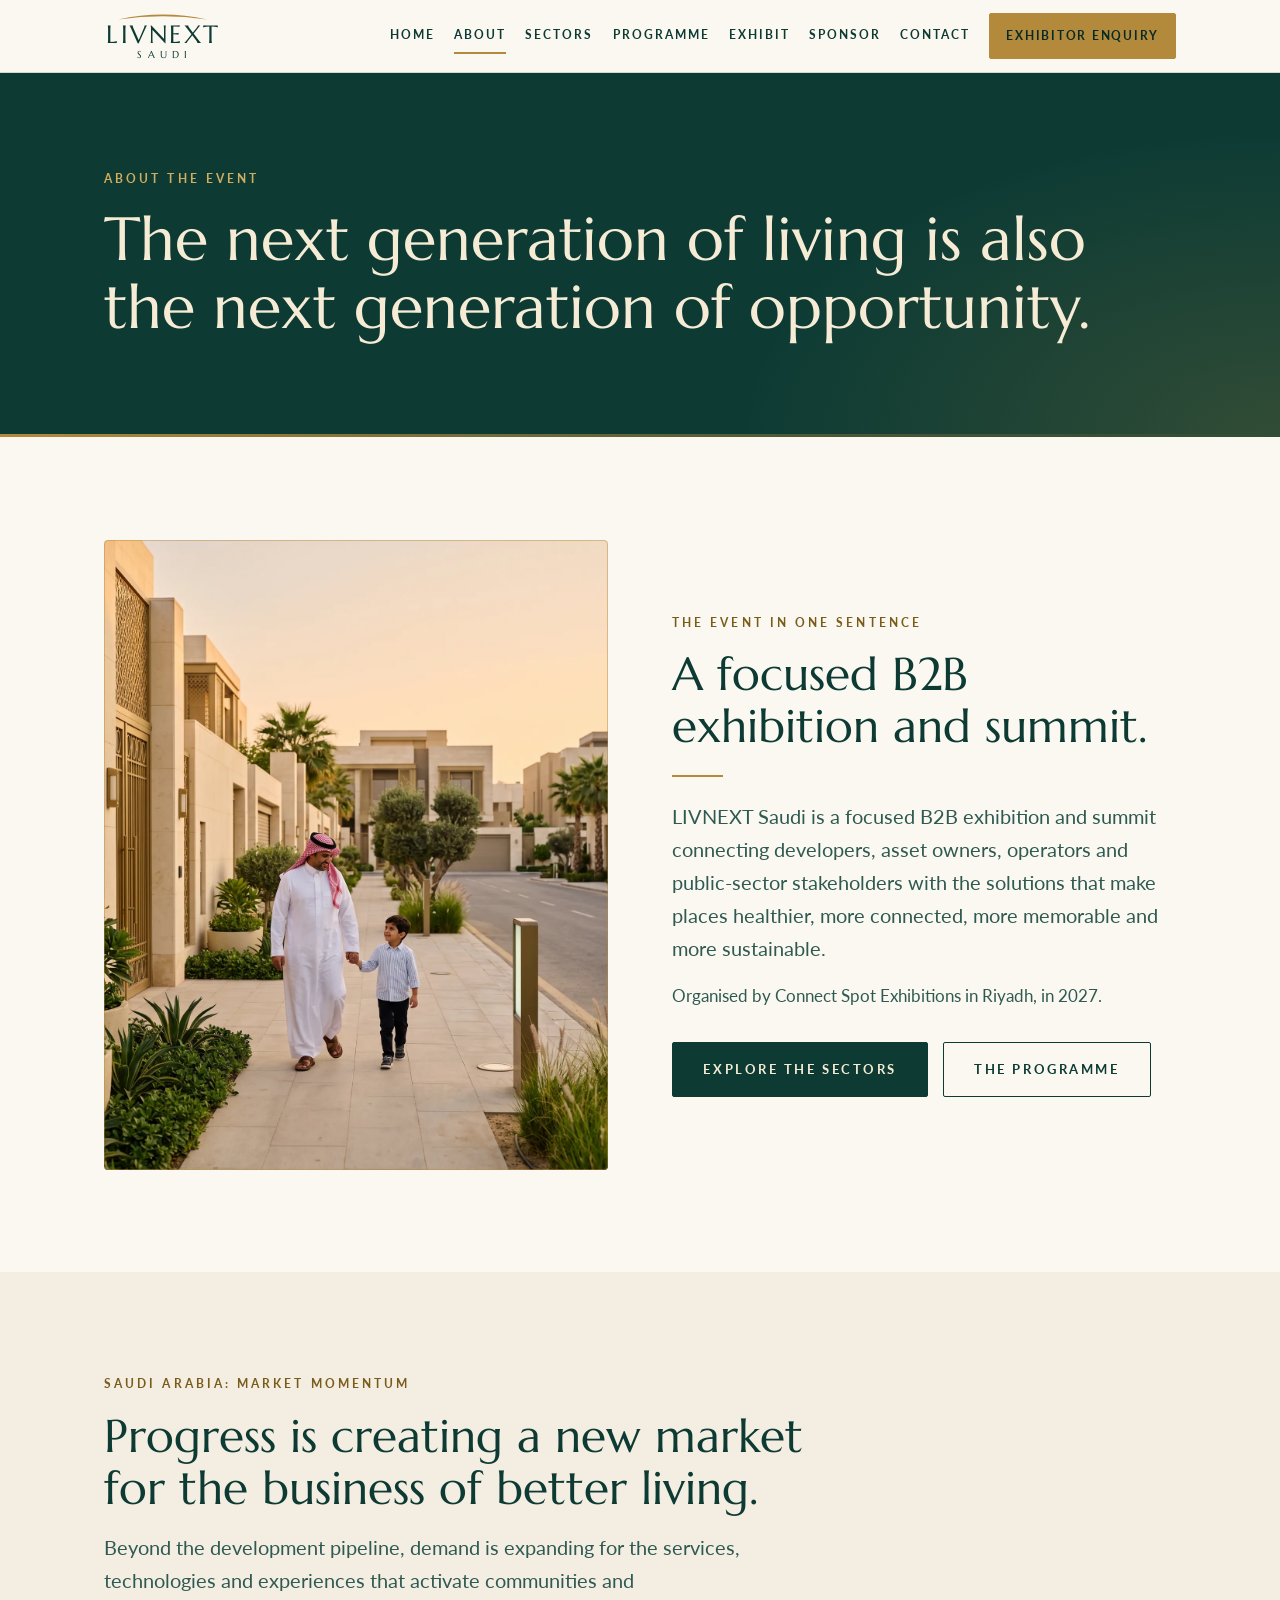
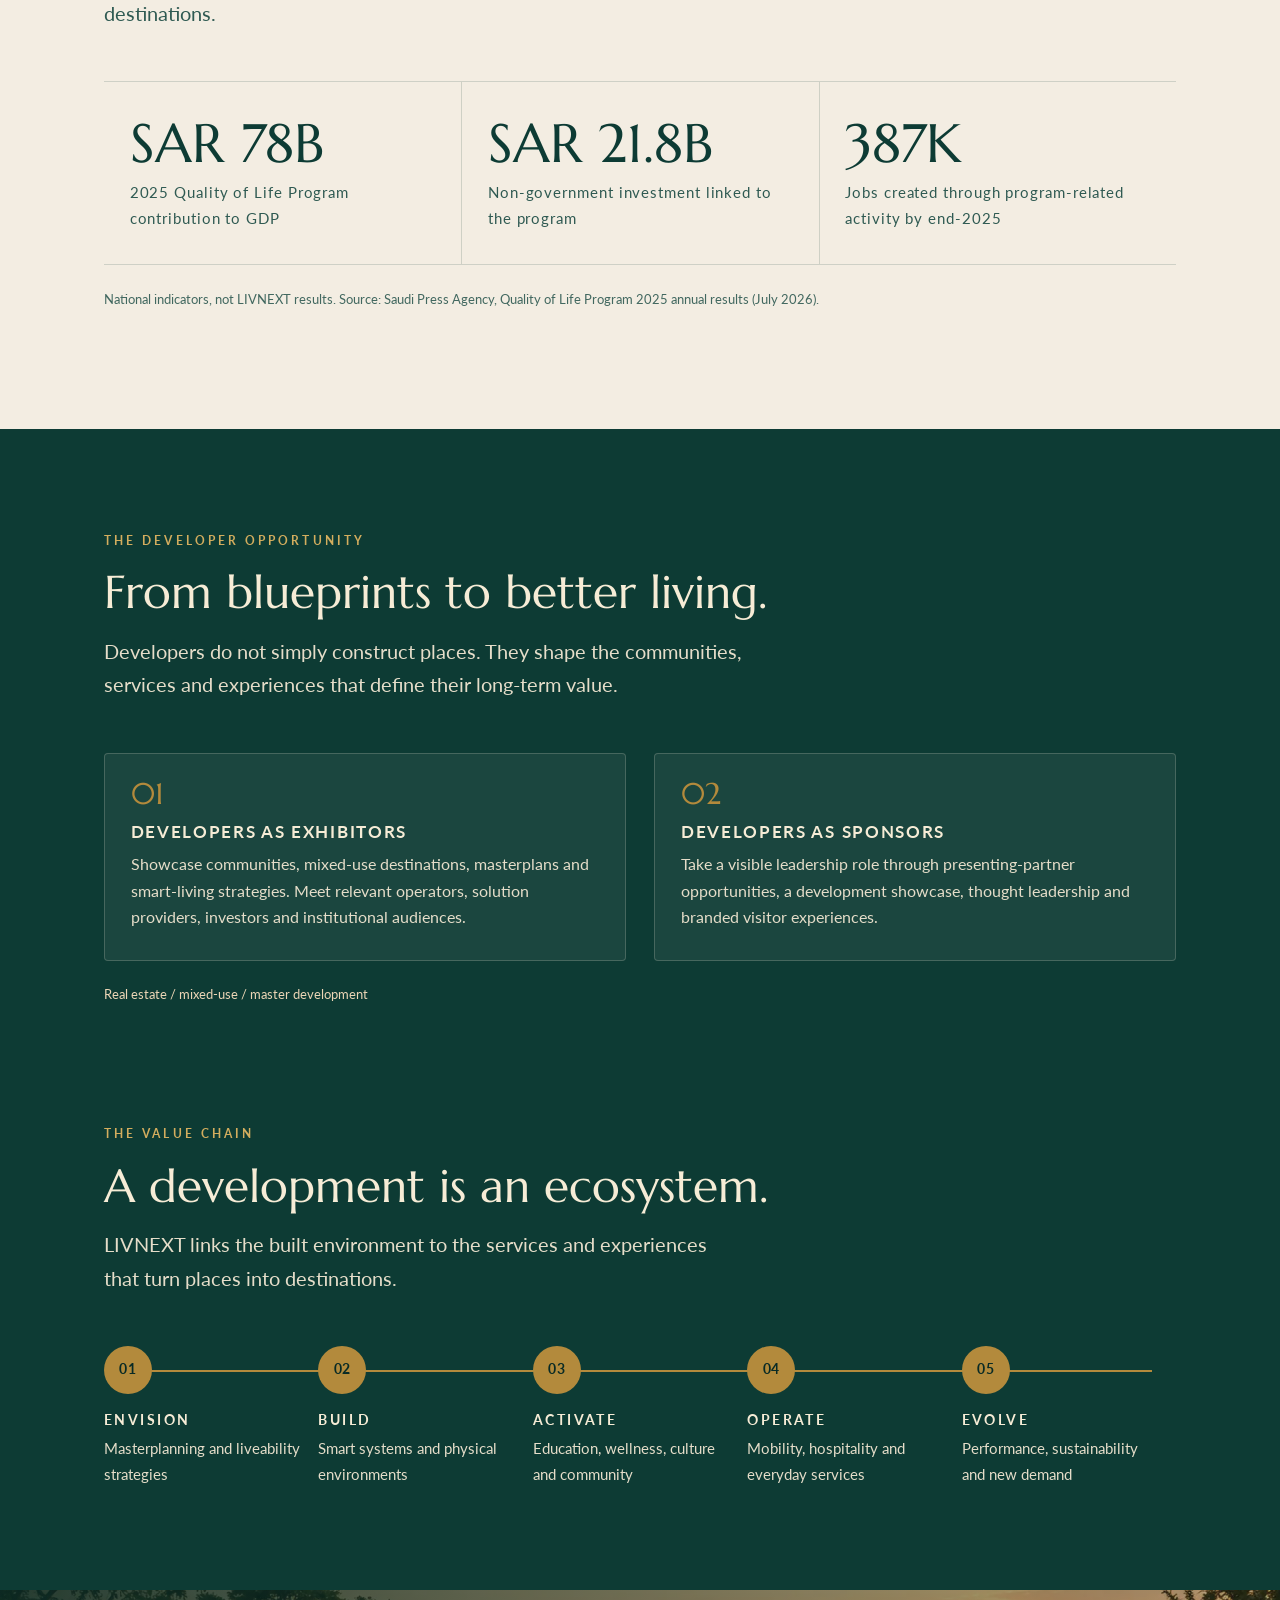
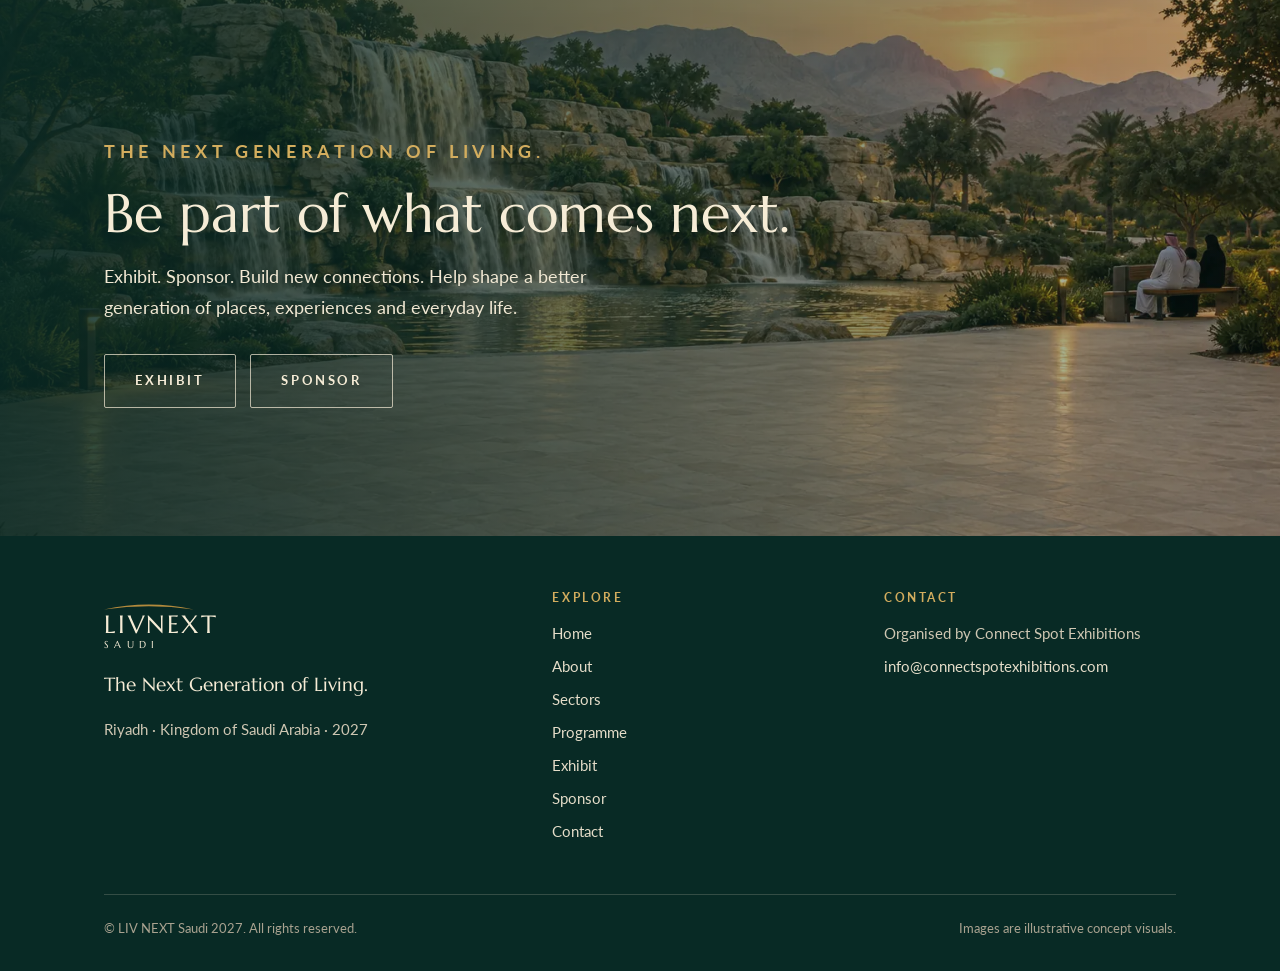
==== about.html @ 230fe861 "GTM: switch to container GTM-T8MZG3PP Co-Authored-By: Claude Sonnet 5.5 <noreply@anthropic.com> Clau" ====
<!DOCTYPE html>
<html lang="en">
<head>
<meta charset="UTF-8">
<!-- Google Tag Manager -->
<script>(function(w,d,s,l,i){w[l]=w[l]||[];w[l].push({'gtm.start':new Date().getTime(),event:'gtm.js'});var f=d.getElementsByTagName(s)[0],j=d.createElement(s),dl=l!='dataLayer'?'&l='+l:'';j.async=true;j.src='https://www.googletagmanager.com/gtm.js?id='+i+dl;f.parentNode.insertBefore(j,f);})(window,document,'script','dataLayer','GTM-T8MZG3PP');</script>
<!-- End Google Tag Manager -->
<meta name="viewport" content="width=device-width, initial-scale=1, viewport-fit=cover">
<title>About | LIV NEXT Saudi 2027</title>
<meta name="description" content="LIVNEXT Saudi is a focused B2B exhibition and summit connecting developers, asset owners, operators and public-sector stakeholders in Riyadh, 2027.">
<meta name="theme-color" content="#0d3b34">
<link rel="canonical" href="https://livnextsaudi.com/about">
<meta property="og:site_name" content="LIV NEXT Saudi 2027">
<meta property="og:type" content="website">
<meta property="og:title" content="About | LIV NEXT Saudi 2027">
<meta property="og:description" content="LIVNEXT Saudi is a focused B2B exhibition and summit connecting developers, asset owners, operators and public-sector stakeholders in Riyadh, 2027.">
<meta property="og:url" content="https://livnextsaudi.com/about">
<meta property="og:image" content="https://livnextsaudi.com/assets/img/og.jpg">
<meta name="twitter:card" content="summary_large_image">
<link rel="icon" href="data:image/svg+xml,%3Csvg xmlns='http://www.w3.org/2000/svg' viewBox='0 0 64 64'%3E%3Crect width='64' height='64' rx='10' fill='%230d3b34'/%3E%3Cpath d='M8 44Q32 12 56 44Q32 28 8 44Z' fill='%23c9a14a'/%3E%3C/svg%3E">
<link rel="preconnect" href="https://fonts.googleapis.com"><link rel="preconnect" href="https://fonts.gstatic.com" crossorigin>
<link href="https://fonts.googleapis.com/css2?family=Lato:wght@400;700&family=Marcellus&display=swap" rel="stylesheet">
<link rel="stylesheet" href="assets/css/style.css">
<script>document.documentElement.className+=' js'</script>
</head>
<body>
<!-- Google Tag Manager (noscript) -->
<noscript><iframe src="https://www.googletagmanager.com/ns.html?id=GTM-T8MZG3PP" height="0" width="0" style="display:none;visibility:hidden"></iframe></noscript>
<!-- End Google Tag Manager (noscript) -->
<a class="skip" href="#main">Skip to content</a>
<header class="site-header">
  <div class="wrap bar">
    <a class="brand" href="index.html" aria-label="LIV NEXT Saudi, home"><svg viewBox="0 0 520 54" aria-hidden="true" focusable="false"><path d="M0 50Q260 -8 520 50Q260 12 0 50Z" fill="#b38a3c"/></svg><span class="w1">LIVNEXT</span><span class="w2">SAUDI</span></a>
    <button class="menu-btn" type="button" aria-expanded="false" aria-controls="site-nav" aria-label="Menu"><span></span></button>
    <nav class="nav" id="site-nav" aria-label="Main"><a href="index.html">Home</a><a href="about.html" aria-current="page">About</a><a href="sectors.html">Sectors</a><a href="programme.html">Programme</a><a href="exhibit.html">Exhibit</a><a href="sponsor.html">Sponsor</a><a href="contact.html">Contact</a><a class="btn gold" href="contact.html?enquiry=exhibiting#register">Exhibitor Enquiry</a></nav>
  </div>
</header>
<main id="main">
<section class="page-head on-dark"><div class="wrap"><p class="eyebrow">About the event</p><h1>The next generation of living is also the next generation of opportunity.</h1></div></section>
<section class="section" aria-labelledby="what">
  <div class="wrap split">
    <div class="frame tall reveal"><img src="assets/img/about-community-street.webp" width="1300" height="1741" alt="A father in a thobe walking hand in hand with his young son along a quiet, tree-lined street in a modern Saudi neighbourhood at sunset." loading="lazy" decoding="async"></div>
    <div class="reveal">
      <p class="eyebrow">The event in one sentence</p>
      <h2 class="h2" id="what">A focused B2B exhibition and summit.</h2>
      <hr class="rule">
      <p class="lead" style="margin-top:1.4rem">LIVNEXT Saudi is a focused B2B exhibition and summit connecting developers, asset owners, operators and public-sector stakeholders with the solutions that make places healthier, more connected, more memorable and more sustainable.</p>
      <p>Organised by Connect Spot Exhibitions in Riyadh, in 2027.</p>
      <div class="actions"><a class="btn" href="sectors.html">Explore the sectors</a><a class="btn line" href="programme.html">The programme</a></div>
    </div>
  </div>
</section>

<section class="section tint" aria-labelledby="momentum">
  <div class="wrap">
    <div class="section-head reveal"><p class="eyebrow">Saudi Arabia: market momentum</p><h2 class="h2" id="momentum">Progress is creating a new market for the business of better living.</h2>
    <p class="lead">Beyond the development pipeline, demand is expanding for the services, technologies and experiences that activate communities and destinations.</p></div>
    <div class="stats three reveal">
      <div class="stat"><b>SAR 78B</b><span>2025 Quality of Life Program contribution to GDP</span></div>
      <div class="stat"><b>SAR 21.8B</b><span>Non-government investment linked to the program</span></div>
      <div class="stat"><b>387K</b><span>Jobs created through program-related activity by end-2025</span></div>
    </div>
    <p class="note">National indicators, not LIVNEXT results. Source: Saudi Press Agency, Quality of Life Program 2025 annual results (July 2026).</p>
  </div>
</section>

<section class="section dark" aria-labelledby="dev">
  <div class="wrap">
    <div class="section-head reveal"><p class="eyebrow">The developer opportunity</p><h2 class="h2" id="dev">From blueprints to better living.</h2>
    <p class="lead">Developers do not simply construct places. They shape the communities, services and experiences that define their long-term value.</p></div>
    <div class="grid c2">
      <div class="card plain reveal"><span class="num">01</span><h3>Developers as exhibitors</h3><p>Showcase communities, mixed-use destinations, masterplans and smart-living strategies. Meet relevant operators, solution providers, investors and institutional audiences.</p></div>
      <div class="card plain reveal"><span class="num">02</span><h3>Developers as sponsors</h3><p>Take a visible leadership role through presenting-partner opportunities, a development showcase, thought leadership and branded visitor experiences.</p></div>
    </div>
    <p class="note">Real estate / mixed-use / master development</p>
  </div>
</section>

<section class="section dark" style="padding-top:0" aria-labelledby="eco">
  <div class="wrap">
    <div class="section-head reveal"><p class="eyebrow">The value chain</p><h2 class="h2" id="eco">A development is an ecosystem.</h2>
    <p class="lead">LIVNEXT links the built environment to the services and experiences that turn places into destinations.</p></div>
    <div class="chain reveal">
      <div class="step"><h3>Envision</h3><p>Masterplanning and liveability strategies</p></div>
      <div class="step"><h3>Build</h3><p>Smart systems and physical environments</p></div>
      <div class="step"><h3>Activate</h3><p>Education, wellness, culture and community</p></div>
      <div class="step"><h3>Operate</h3><p>Mobility, hospitality and everyday services</p></div>
      <div class="step"><h3>Evolve</h3><p>Performance, sustainability and new demand</p></div>
    </div>
  </div>
</section>
<section class="band on-dark">
  <img src="assets/img/closing-waterfall.webp" width="1536" height="1024" alt="A waterfall and pool in a landscaped park at sunset, with mountains behind and a family seated on a bench." loading="lazy" decoding="async">
  <div class="wrap reveal"><p class="eyebrow">The Next Generation of Living.</p><h2>Be part of what comes next.</h2><p>Exhibit. Sponsor. Build new connections. Help shape a better generation of places, experiences and everyday life.</p>
  <div class="actions"><a class="btn ghost" href="exhibit.html">Exhibit</a><a class="btn ghost" href="sponsor.html">Sponsor</a></div></div>
</section>
</main>
<footer class="site-footer">
  <div class="wrap">
    <div class="foot">
      <div>
        <a class="brand" href="index.html" aria-label="LIV NEXT Saudi, home"><svg viewBox="0 0 520 54" aria-hidden="true" focusable="false"><path d="M0 50Q260 -8 520 50Q260 12 0 50Z" fill="#b38a3c"/></svg><span class="w1">LIVNEXT</span><span class="w2">SAUDI</span></a>
        <p class="tagline">The Next Generation of Living.</p>
        <p>Riyadh &middot; Kingdom of Saudi Arabia &middot; 2027</p>
      </div>
      <div><h4>Explore</h4><ul><li><a href="index.html">Home</a></li><li><a href="about.html">About</a></li><li><a href="sectors.html">Sectors</a></li><li><a href="programme.html">Programme</a></li><li><a href="exhibit.html">Exhibit</a></li><li><a href="sponsor.html">Sponsor</a></li><li><a href="contact.html">Contact</a></li></ul></div>
      <div><h4>Contact</h4><ul>
        <li>Organised by Connect Spot Exhibitions</li>
        <li><a href="mailto:info@connectspotexhibitions.com">info@connectspotexhibitions.com</a></li>
        </ul></div>
    </div>
    <div class="legal"><span>&copy; LIV NEXT Saudi 2027. All rights reserved.</span><span>Images are illustrative concept visuals.</span></div>
  </div>
</footer>
<script src="assets/js/site.js" defer></script>
</body>
</html>
---- assets/css/style.css ----
/* LIV NEXT Saudi 2027: shared styles. Colours follow the coming-soon page. */
:root {
  --ink: #0d3b34;
  --ink-deep: #082a25;
  --ink-soft: #2f5a52;
  --gold: #b38a3c;
  --gold-soft: #d3ad5e;
  --gold-ink: #7a5c1a;
  --cream: #f6ecd6;
  --ivory: #f3ede2;
  --paper: #fbf8f1;
  --peach: #ecd6b6;
  --amber: #e8b988;
  --line: rgba(13, 59, 52, .16);
  --font-display: 'Marcellus', 'Cormorant Garamond', Georgia, serif;
  --font-body: 'Lato', 'Helvetica Neue', Arial, sans-serif;
  --wrap: 72rem;
  --gutter: clamp(1.1rem, 4vw, 2.5rem);
  --radius: 4px;
}
*, *::before, *::after { box-sizing: border-box; }
html { scroll-behavior: smooth; scroll-padding-top: 5.5rem; -webkit-text-size-adjust: 100%; }
body {
  margin: 0;
  background: var(--paper);
  color: var(--ink-soft);
  font-family: var(--font-body);
  font-size: 1.0625rem;
  line-height: 1.7;
  -webkit-font-smoothing: antialiased;
}
img { display: block; max-width: 100%; height: auto; }
a { color: var(--ink); text-underline-offset: 3px; }
a:hover { color: var(--gold-ink); }
h1, h2, h3, h4 { font-family: var(--font-display); font-weight: 400; color: var(--ink); line-height: 1.12; margin: 0; text-wrap: balance; }
p { margin: 0 0 1rem; }
ul { margin: 0; padding: 0; list-style: none; }
:focus-visible { outline: 3px solid var(--gold); outline-offset: 3px; }
.skip { position: absolute; left: -999px; top: .5rem; z-index: 100; background: var(--ink); color: var(--cream); padding: .6rem 1rem; }
.skip:focus { left: .5rem; }
.wrap { width: 100%; max-width: var(--wrap); margin-inline: auto; padding-inline: var(--gutter); }

/* Header */
.site-header { position: sticky; top: 0; z-index: 50; background: rgba(251, 248, 241, .96); backdrop-filter: blur(8px); border-bottom: 1px solid var(--line); }
.bar { display: flex; align-items: center; justify-content: space-between; gap: 1.5rem; min-height: 4.5rem; }
.brand { display: inline-flex; flex-direction: column; align-items: center; text-decoration: none; color: var(--ink); line-height: 1; padding-block: .5rem; }
.brand svg { width: 5.6rem; height: auto; margin-bottom: .2rem; }
.brand .w1 { font-family: var(--font-display); font-size: 1.55rem; letter-spacing: .1em; padding-left: .1em; }
.brand .w2 { font-family: var(--font-display); font-size: .6rem; letter-spacing: .55em; padding-left: .55em; margin-top: .2rem; }
.nav { display: flex; align-items: center; gap: clamp(.8rem, 1.5vw, 1.6rem); }
.nav a { text-decoration: none; font-size: .78rem; font-weight: 700; letter-spacing: .16em; text-transform: uppercase; color: var(--ink); padding-block: .4rem; border-bottom: 2px solid transparent; }
.nav a:hover, .nav a[aria-current="page"] { border-bottom-color: var(--gold); color: var(--ink); }
.nav .btn { border-bottom: 1px solid var(--ink); color: var(--cream); padding: .7rem 1rem; white-space: nowrap; letter-spacing: .14em; }
.nav .btn:hover { color: var(--ink); border-bottom-color: var(--gold); }
.nav .btn.gold { border-color: var(--gold); color: var(--ink-deep); }
.nav .btn.gold:hover { background: var(--ink); border-color: var(--ink); color: var(--cream); }
.menu-btn { display: none; background: none; border: 1px solid var(--line); border-radius: var(--radius); width: 2.9rem; height: 2.9rem; align-items: center; justify-content: center; cursor: pointer; color: var(--ink); }
.menu-btn span, .menu-btn span::before, .menu-btn span::after { display: block; width: 1.3rem; height: 2px; background: currentColor; position: relative; content: ""; transition: transform .2s, opacity .2s; }
.menu-btn span::before { position: absolute; top: -6px; }
.menu-btn span::after { position: absolute; top: 6px; }
.menu-btn[aria-expanded="true"] span { background: transparent; }
.menu-btn[aria-expanded="true"] span::before { transform: translateY(6px) rotate(45deg); }
.menu-btn[aria-expanded="true"] span::after { transform: translateY(-6px) rotate(-45deg); }

/* Buttons */
.btn { display: inline-block; padding: .95rem 1.9rem; background: var(--ink); color: var(--cream); border: 1px solid var(--ink); border-radius: 2px; font-size: .8rem; font-weight: 700; letter-spacing: .2em; text-transform: uppercase; text-decoration: none; transition: background-color .2s, color .2s, border-color .2s; cursor: pointer; font-family: var(--font-body); }
.btn:hover { background: var(--gold); border-color: var(--gold); color: var(--ink); }
.btn.gold { background: var(--gold); border-color: var(--gold); color: var(--ink-deep); }
.btn.gold:hover { background: var(--cream); border-color: var(--cream); color: var(--ink); }
.btn.ghost { background: transparent; color: var(--cream); border-color: rgba(246, 236, 214, .7); }
.btn.ghost:hover { background: var(--cream); color: var(--ink); border-color: var(--cream); }
.btn.line { background: transparent; color: var(--ink); }
.btn.line:hover { background: var(--ink); color: var(--cream); }
.actions { display: flex; flex-wrap: wrap; gap: .9rem; margin-top: 2rem; }

/* Type helpers */
.eyebrow { font-size: .74rem; font-weight: 700; letter-spacing: .26em; text-transform: uppercase; color: var(--gold-ink); margin: 0 0 1rem; }
.on-dark .eyebrow, .dark .eyebrow, .eyebrow.light { color: var(--gold-soft); }
.h1 { font-size: clamp(2.4rem, 6.4vw, 4.6rem); letter-spacing: .01em; }
.h2 { font-size: clamp(1.8rem, 3.8vw, 2.9rem); }
.h3 { font-size: clamp(1.3rem, 2.2vw, 1.65rem); }
.lead { font-size: clamp(1.08rem, 1.6vw, 1.22rem); max-width: 40rem; }
.note { font-size: .84rem; color: var(--ink-soft); margin-top: 1.4rem; max-width: 46rem; opacity: .9; }
.on-dark .note, .dark .note { color: var(--peach); opacity: 1; }

/* Sections */
.section { padding-block: clamp(3.5rem, 8vw, 6.5rem); }
.section.tint { background: var(--ivory); }
.section.dark { background: var(--ink); color: #e5ddc9; }
.section.dark h2, .section.dark h3 { color: var(--cream); }
.section.dark .lead { color: #e5ddc9; }
.section-head { margin-bottom: clamp(2rem, 4vw, 3.2rem); }
.section-head .lead { margin-top: 1rem; }
.rule { display: block; width: 3.2rem; height: 2px; background: var(--gold); margin: 1.4rem 0 0; border: 0; }

/* Hero */
.hero { position: relative; isolation: isolate; min-height: clamp(34rem, 88svh, 52rem); display: flex; align-items: center; color: var(--cream); background: var(--ink-deep); overflow: hidden; }
.hero-media { position: absolute; inset: 0; z-index: -2; background: var(--ink-deep); }
.hero-media img, .hero-media video { position: absolute; inset: 0; width: 100%; height: 100%; object-fit: cover; object-position: 38% 50%; }
.hero-media video { opacity: 0; transition: opacity 1.2s ease; }
.hero-media video.on { opacity: 1; }
.hero-toggle { position: absolute; right: var(--gutter); bottom: 1.2rem; z-index: 2; background: rgba(8, 42, 37, .72); color: var(--cream); border: 1px solid rgba(246, 236, 214, .55); border-radius: 2px; padding: .55rem 1rem; font: 700 .7rem/1 var(--font-body); letter-spacing: .16em; text-transform: uppercase; cursor: pointer; }
.hero-toggle:hover { background: var(--cream); color: var(--ink); }
.hero-toggle[hidden] { display: none; }
.hero::before { content: ""; position: absolute; inset: 0; z-index: -1; background: linear-gradient(90deg, rgba(8, 42, 37, .92) 0%, rgba(8, 42, 37, .78) 40%, rgba(8, 42, 37, .22) 75%, rgba(8, 42, 37, .05) 100%), linear-gradient(0deg, rgba(8, 42, 37, .5), rgba(8, 42, 37, 0) 38%); }
.hero .wrap { padding-block: 5rem 6rem; }
.hero .inner { max-width: 38rem; }
.hero .eyebrow { color: var(--gold-soft); }
.hero h1 { color: var(--cream); }
.hero h1, .hero .sub, .hero .eyebrow, .hero .where { text-shadow: 0 2px 16px rgba(8, 42, 37, .6); }
.hero .sub { font-size: clamp(1.08rem, 1.7vw, 1.3rem); margin-top: 1.6rem; max-width: 33rem; color: #f1e8d3; }
.hero .where { margin-top: 1.6rem; font-size: .76rem; font-weight: 700; letter-spacing: .24em; text-transform: uppercase; color: var(--gold-soft); }
.page-head { position: relative; background: var(--ink); color: var(--cream); padding-block: clamp(3.5rem, 8vw, 6rem); overflow: hidden; background-image: radial-gradient(ellipse 60% 120% at 100% 100%, rgba(179, 138, 60, .22), rgba(179, 138, 60, 0) 70%); }
.page-head::after { content: ""; position: absolute; left: 0; right: 0; bottom: 0; height: 3px; background: linear-gradient(90deg, var(--gold), rgba(179, 138, 60, 0)); }
.page-head h1 { color: var(--cream); font-size: clamp(2.2rem, 5.4vw, 3.8rem); max-width: 22ch; }
.page-head .lead { color: #e5ddc9; margin-top: 1.1rem; }

/* Stats */
.stats { display: grid; grid-template-columns: repeat(4, 1fr); gap: 0; border-top: 1px solid var(--line); border-bottom: 1px solid var(--line); }
.stat { padding: 2rem 1.2rem; text-align: center; border-left: 1px solid var(--line); }
.stat:first-child { border-left: 0; }
.stat b { display: block; font-family: var(--font-display); font-weight: 400; font-size: clamp(2.2rem, 5vw, 3.4rem); color: var(--ink); line-height: 1.1; }
.stat span { display: block; margin-top: .4rem; font-size: .74rem; font-weight: 700; letter-spacing: .2em; text-transform: uppercase; color: var(--gold-ink); }
.stats.three { grid-template-columns: repeat(3, 1fr); }
.stats.three .stat { text-align: left; padding: 2rem 1.6rem; }
.stats.three .stat span { letter-spacing: .06em; text-transform: none; font-size: .95rem; font-weight: 400; color: var(--ink-soft); }

/* Split blocks */
.split { display: grid; grid-template-columns: 1fr 1fr; gap: clamp(2rem, 5vw, 4.5rem); align-items: center; }
.split.reverse > :first-child { order: 2; }
.frame { position: relative; border-radius: var(--radius); overflow: hidden; background: var(--peach); }
.frame img { width: 100%; height: 100%; object-fit: cover; }
.frame.tall { aspect-ratio: 4 / 5; }
.frame.wide { aspect-ratio: 3 / 2; }
.frame::after { content: ""; position: absolute; inset: 0; border: 1px solid rgba(179, 138, 60, .45); border-radius: inherit; pointer-events: none; }

/* Cards */
.grid { display: grid; gap: clamp(1rem, 2.4vw, 1.8rem); }
.grid.c2 { grid-template-columns: repeat(2, 1fr); }
.grid.c3 { grid-template-columns: repeat(3, 1fr); }
.grid.c4 { grid-template-columns: repeat(4, 1fr); }
.card { background: #fff; border: 1px solid var(--line); border-radius: var(--radius); overflow: hidden; display: flex; flex-direction: column; text-decoration: none; color: inherit; transition: transform .25s, box-shadow .25s, border-color .25s; }
a.card:hover { transform: translateY(-4px); box-shadow: 0 14px 34px rgba(13, 59, 52, .14); border-color: rgba(179, 138, 60, .6); color: inherit; }
.card .pic { aspect-ratio: 3 / 2; overflow: hidden; background: var(--peach); }
.card .pic img { width: 100%; height: 100%; object-fit: cover; transition: transform .6s; }
a.card:hover .pic img { transform: scale(1.04); }
.card .body { padding: 1.4rem 1.5rem 1.7rem; }
.card .kicker { font-size: .72rem; font-weight: 700; letter-spacing: .22em; text-transform: uppercase; color: var(--gold-ink); margin-bottom: .6rem; }
.card h3 { font-size: 1.3rem; margin-bottom: .6rem; }
.card p { font-size: .98rem; margin: 0; }
.card.plain { padding: 1.6rem 1.6rem 1.8rem; }
.card.plain .num { font-family: var(--font-display); font-size: 1.9rem; color: var(--gold); line-height: 1; margin-bottom: .8rem; display: block; }
.card.plain h3 { font-size: 1.05rem; font-family: var(--font-body); font-weight: 700; letter-spacing: .1em; text-transform: uppercase; margin-bottom: .6rem; }
.dark .card { background: rgba(255, 255, 255, .06); border-color: rgba(246, 236, 214, .2); }
.dark .card h3 { color: var(--cream); }
.dark .card p { color: #e5ddc9; }
.dark .card .kicker { color: var(--gold-soft); }
.tag { display: inline-block; font-size: .64rem; font-weight: 700; letter-spacing: .18em; text-transform: uppercase; border: 1px solid var(--gold-soft); color: var(--gold-soft); border-radius: 2px; padding: .2rem .5rem; margin-left: .5rem; vertical-align: middle; }

/* Sector blocks */
.group-title { font-size: .76rem; font-weight: 700; letter-spacing: .26em; text-transform: uppercase; color: var(--gold-ink); margin: 0 0 .5rem; }
.group-h { font-size: clamp(1.6rem, 3vw, 2.2rem); margin-bottom: 2.2rem; padding-bottom: 1.1rem; border-bottom: 1px solid var(--line); }
.sector { padding-block: 1rem 3.2rem; }
.sector .kicker { font-size: .78rem; font-weight: 700; letter-spacing: .22em; text-transform: uppercase; color: var(--gold-ink); margin-bottom: .7rem; }
.sector h3 { font-size: clamp(1.5rem, 2.8vw, 2rem); margin-bottom: 1rem; }
.who { display: grid; grid-template-columns: 1fr 1fr; gap: 1.4rem; margin-top: 1.6rem; padding-top: 1.4rem; border-top: 1px solid var(--line); }
.who h4 { font-family: var(--font-body); font-size: .72rem; font-weight: 700; letter-spacing: .2em; text-transform: uppercase; color: var(--ink); margin-bottom: .5rem; }
.who p { font-size: .95rem; margin: 0; }

/* Lists */
.checks li { position: relative; padding: .75rem 0 .75rem 2rem; border-bottom: 1px solid var(--line); }
.checks li::before { content: ""; position: absolute; left: .15rem; top: 1.25rem; width: .8rem; height: .45rem; border-left: 2px solid var(--gold); border-bottom: 2px solid var(--gold); transform: rotate(-45deg); }
.dark .checks li { border-color: rgba(246, 236, 214, .2); color: #f1e8d3; }
.feature-list li { padding: 1.1rem 0; border-bottom: 1px solid var(--line); }
.feature-list b { display: block; font-size: .76rem; letter-spacing: .18em; text-transform: uppercase; color: var(--ink); margin-bottom: .25rem; }
.feature-list span { display: block; font-size: .98rem; }

/* Value chain */
.chain { display: grid; grid-template-columns: repeat(5, 1fr); gap: 0; position: relative; counter-reset: step; }
.chain::before { content: ""; position: absolute; left: 1.5rem; right: 1.5rem; top: 1.5rem; height: 2px; background: var(--gold); }
.step { position: relative; padding: 4.2rem 1rem 0 0; }
.step::before { counter-increment: step; content: "0" counter(step); position: absolute; left: 0; top: 0; width: 3rem; height: 3rem; border-radius: 50%; background: var(--gold); color: var(--ink-deep); display: grid; place-items: center; font-weight: 700; font-size: .85rem; letter-spacing: .05em; }
.step h3 { font-family: var(--font-body); font-size: .85rem; font-weight: 700; letter-spacing: .18em; text-transform: uppercase; color: var(--gold-soft); margin-bottom: .5rem; }
.step p { font-size: .95rem; margin: 0; color: #e5ddc9; }

/* Programme */
.day { display: grid; grid-template-columns: 5fr 6fr; gap: clamp(1.5rem, 4vw, 3.5rem); align-items: center; padding-block: clamp(1.5rem, 3vw, 2.5rem); border-top: 1px solid var(--line); }
.day:nth-of-type(even) .frame { order: 2; }
.day .label { font-size: .78rem; font-weight: 700; letter-spacing: .26em; text-transform: uppercase; color: var(--gold-ink); margin-bottom: .8rem; }
.day h3 { font-size: clamp(1.7rem, 3.2vw, 2.4rem); text-transform: uppercase; letter-spacing: .02em; }
.day .strap { font-weight: 700; color: var(--ink); margin: 1rem 0 1.1rem; }
.chips { display: flex; flex-wrap: wrap; gap: .5rem; }
.chips li { font-size: .82rem; letter-spacing: .04em; padding: .35rem .8rem; border: 1px solid var(--line); border-radius: 999px; background: #fff; color: var(--ink); }

/* Sponsor */
.lead-card { background: var(--ink); color: #e5ddc9; border-radius: var(--radius); padding: clamp(1.8rem, 4vw, 3.2rem); border-top: 4px solid var(--gold); }
.lead-card h3 { color: var(--gold-soft); font-family: var(--font-body); font-size: 1.05rem; font-weight: 700; letter-spacing: .16em; text-transform: uppercase; margin-bottom: 1rem; }
.lead-card p { font-size: 1.15rem; max-width: 52rem; margin: 0; color: #f1e8d3; }
.pair { display: grid; grid-template-columns: 1fr 1fr; gap: clamp(1rem, 2.4vw, 1.8rem); }
.panel { border-radius: var(--radius); padding: clamp(1.6rem, 3.6vw, 2.8rem); }
.panel.light { background: var(--ivory); }
.panel.deep { background: var(--ink); color: #e5ddc9; }
.panel.deep h3 { color: var(--cream); }
.panel .eyebrow { margin-bottom: .8rem; }
.panel.deep .eyebrow { color: var(--gold-soft); }
.panel h3 { font-size: clamp(1.4rem, 2.4vw, 1.85rem); margin-bottom: 1.2rem; }

/* Closing band */
.band { position: relative; isolation: isolate; color: var(--cream); padding-block: clamp(4rem, 10vw, 8rem); background: var(--ink-deep); overflow: hidden; }
.band > img { position: absolute; inset: 0; width: 100%; height: 100%; object-fit: cover; z-index: -2; }
.band::before { content: ""; position: absolute; inset: 0; z-index: -1; background: linear-gradient(90deg, rgba(8, 42, 37, .88), rgba(8, 42, 37, .5) 60%, rgba(8, 42, 37, .25)); }
.band h2 { color: var(--cream); font-size: clamp(2rem, 4.6vw, 3.4rem); max-width: 18ch; }
.band p { max-width: 34rem; margin-top: 1.1rem; color: #f1e8d3; font-size: 1.12rem; }

/* Contact */
.contact { display: grid; grid-template-columns: 7fr 5fr; gap: clamp(2rem, 5vw, 4rem); align-items: start; }
form { display: grid; gap: 1.1rem; }
label { display: grid; gap: .4rem; font-size: .74rem; font-weight: 700; letter-spacing: .18em; text-transform: uppercase; color: var(--ink); }
input, select, textarea { font: inherit; font-size: 1rem; letter-spacing: 0; text-transform: none; font-weight: 400; color: var(--ink); background: #fff; border: 1px solid rgba(13, 59, 52, .35); border-radius: 2px; padding: .85rem 1rem; width: 100%; }
textarea { min-height: 8rem; resize: vertical; }
input:focus, select:focus, textarea:focus { outline: 3px solid rgba(179, 138, 60, .55); outline-offset: 1px; border-color: var(--gold); }
.fine { font-size: .84rem; margin: 0; }
.hp { position: absolute; left: -9999px; width: 1px; height: 1px; overflow: hidden; }
.org { background: var(--ink); color: #e5ddc9; border-radius: var(--radius); padding: clamp(1.6rem, 3.4vw, 2.4rem); }
.org h3 { color: var(--cream); font-size: 1.5rem; margin-bottom: 1rem; }
.org a { color: var(--gold-soft); overflow-wrap: anywhere; }
.org a:hover { color: var(--cream); }
.org dl { margin: 1.4rem 0 0; display: grid; gap: 1rem; }
.org dt { font-size: .7rem; font-weight: 700; letter-spacing: .2em; text-transform: uppercase; color: var(--gold-soft); }
.org dd { margin: .2rem 0 0; }

/* Footer */
.site-footer { background: var(--ink-deep); color: #cfc7b3; padding-block: 3.5rem 2rem; font-size: .95rem; }
.foot { display: grid; grid-template-columns: 1.4fr 1fr 1fr; gap: 2.5rem; }
.site-footer .brand { align-items: flex-start; color: var(--cream); padding: 0; }
.site-footer .brand .w1, .site-footer .brand .w2 { padding-left: 0; }
.site-footer h4 { font-family: var(--font-body); font-size: .72rem; font-weight: 700; letter-spacing: .22em; text-transform: uppercase; color: var(--gold-soft); margin-bottom: 1rem; }
.site-footer a { color: #e5ddc9; text-decoration: none; }
.site-footer a:hover { color: var(--gold-soft); text-decoration: underline; }
.site-footer li { margin-bottom: .45rem; }
.site-footer .tagline { margin-top: 1.1rem; font-family: var(--font-display); font-size: 1.2rem; color: var(--cream); }
.legal { margin-top: 2.6rem; padding-top: 1.4rem; border-top: 1px solid rgba(246, 236, 214, .18); display: flex; flex-wrap: wrap; justify-content: space-between; gap: .6rem 2rem; font-size: .82rem; color: #a9a290; }

/* Motion */
.js .reveal { opacity: 0; transform: translateY(18px); transition: opacity .7s ease, transform .7s ease; }
.js .reveal.in { opacity: 1; transform: none; }
@media (prefers-reduced-motion: reduce) {
  html { scroll-behavior: auto; }
  .js .reveal { opacity: 1; transform: none; transition: none; }
  .card, .card .pic img { transition: none; }
}

/* Responsive */
@media (max-width: 1200px) {
  .menu-btn { display: inline-flex; }
  .nav { position: absolute; left: 0; right: 0; top: 100%; flex-direction: column; align-items: stretch; gap: 0; background: var(--paper); border-bottom: 1px solid var(--line); padding: .5rem var(--gutter) 1.4rem; display: none; box-shadow: 0 18px 30px rgba(13, 59, 52, .12); }
  .nav.open { display: flex; }
  .nav a { padding: 1rem 0; border-bottom: 1px solid var(--line); }
  .nav .btn { margin-top: 1rem; text-align: center; border: 1px solid var(--ink); }
}
@media (max-width: 980px) {
  .grid.c4 { grid-template-columns: repeat(2, 1fr); }
  .chain { grid-template-columns: 1fr; }
  .chain::before { left: 1.5rem; right: auto; top: 1.5rem; bottom: 1.5rem; width: 2px; height: auto; }
  .step { padding: 0 0 2rem 4.4rem; min-height: 3rem; }
  .step h3 { padding-top: .5rem; }
}
@media (max-width: 760px) {
  .split, .day, .contact, .pair, .foot { grid-template-columns: 1fr; }
  .split.reverse > :first-child, .day:nth-of-type(even) .frame { order: 0; }
  .grid.c3, .grid.c2 { grid-template-columns: 1fr; }
  .stats { grid-template-columns: repeat(2, 1fr); }
  .stat:nth-child(3) { border-left: 0; }
  .stat:nth-child(n+3) { border-top: 1px solid var(--line); }
  .stats.three { grid-template-columns: 1fr; }
  .stats.three .stat { border-left: 0; border-top: 1px solid var(--line); }
  .stats.three .stat:first-child { border-top: 0; }
  .who { grid-template-columns: 1fr; }
  .hero { min-height: 36rem; }
  .hero::before { background: linear-gradient(0deg, rgba(8, 42, 37, .92) 0%, rgba(8, 42, 37, .72) 55%, rgba(8, 42, 37, .5) 100%); }
  .hero { align-items: flex-end; }
  .hero-media img, .hero-media video { object-position: 36% 50%; }
  .actions .btn { flex: 1 1 100%; text-align: center; }
}
@media (max-width: 480px) {
  body { font-size: 1rem; }
  .grid.c4 { grid-template-columns: 1fr; }
  .brand svg { width: 4.8rem; }
  .brand .w1 { font-size: 1.35rem; }
}
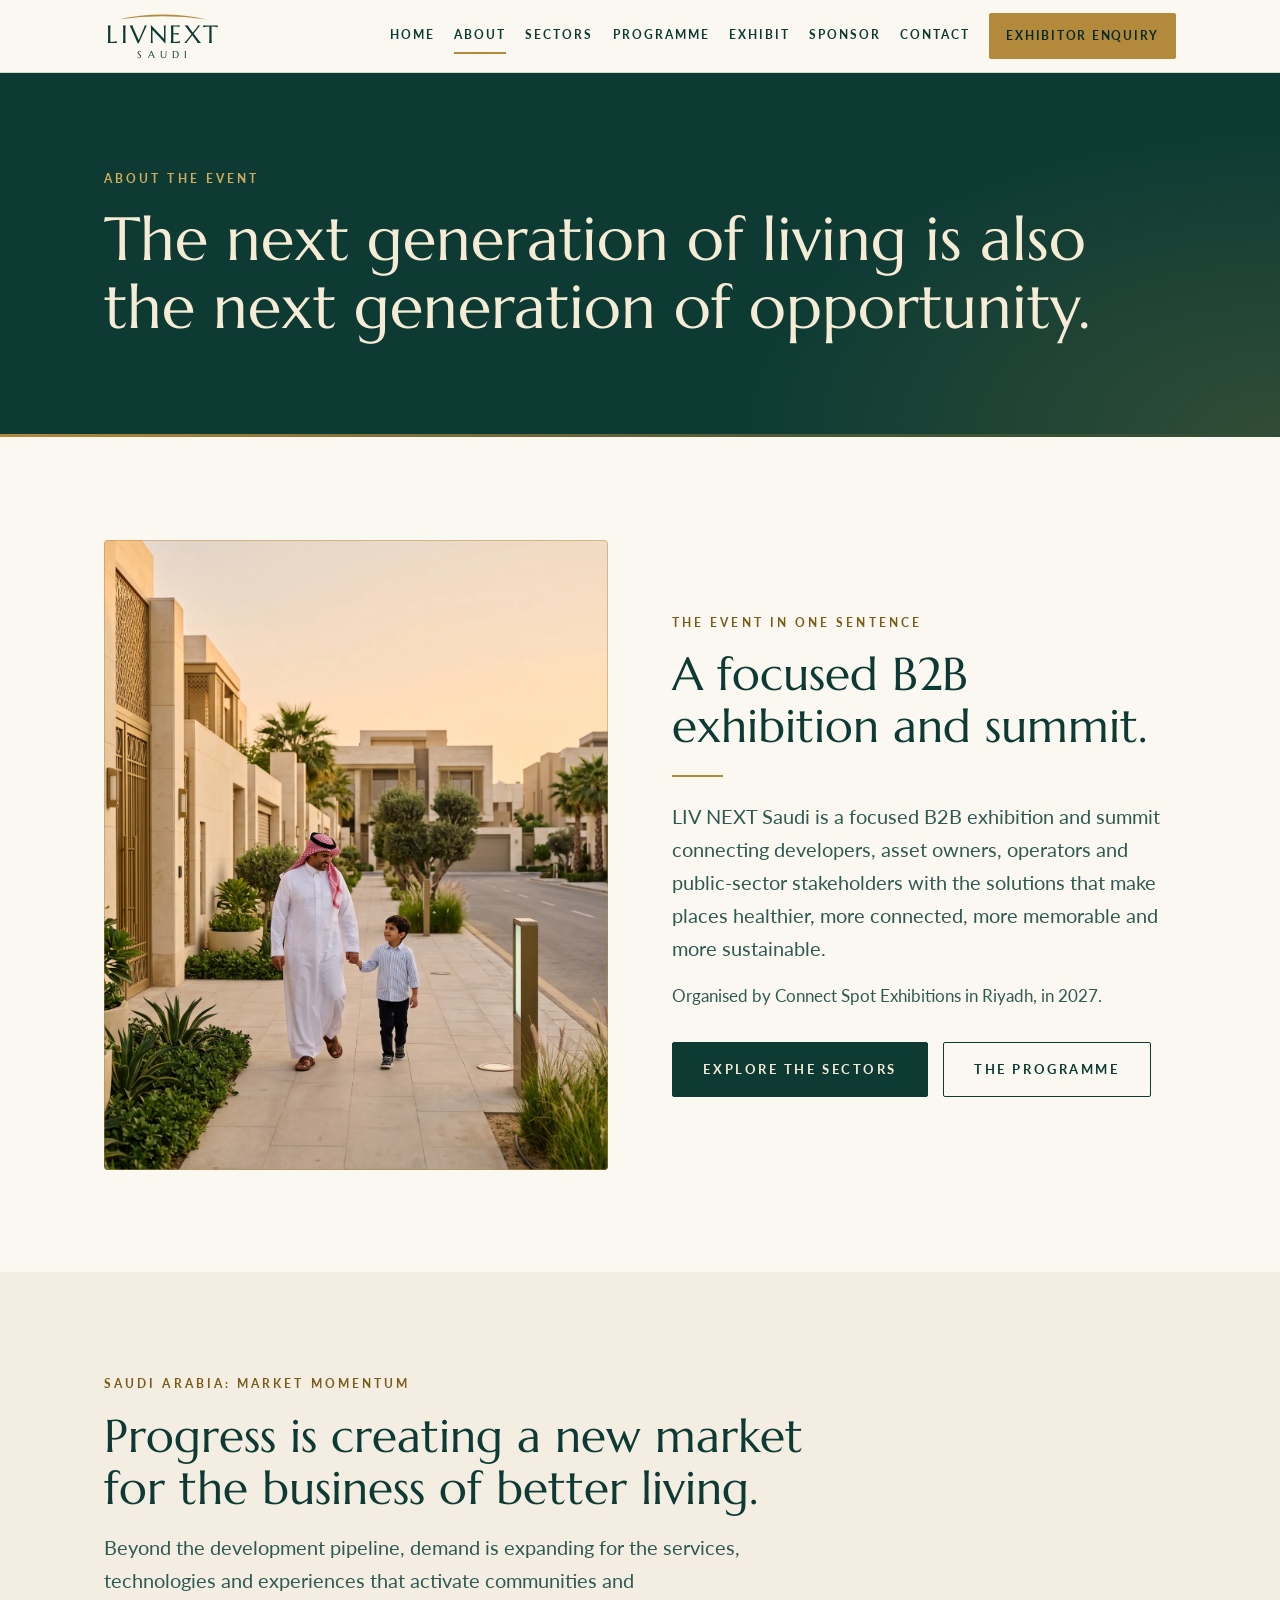
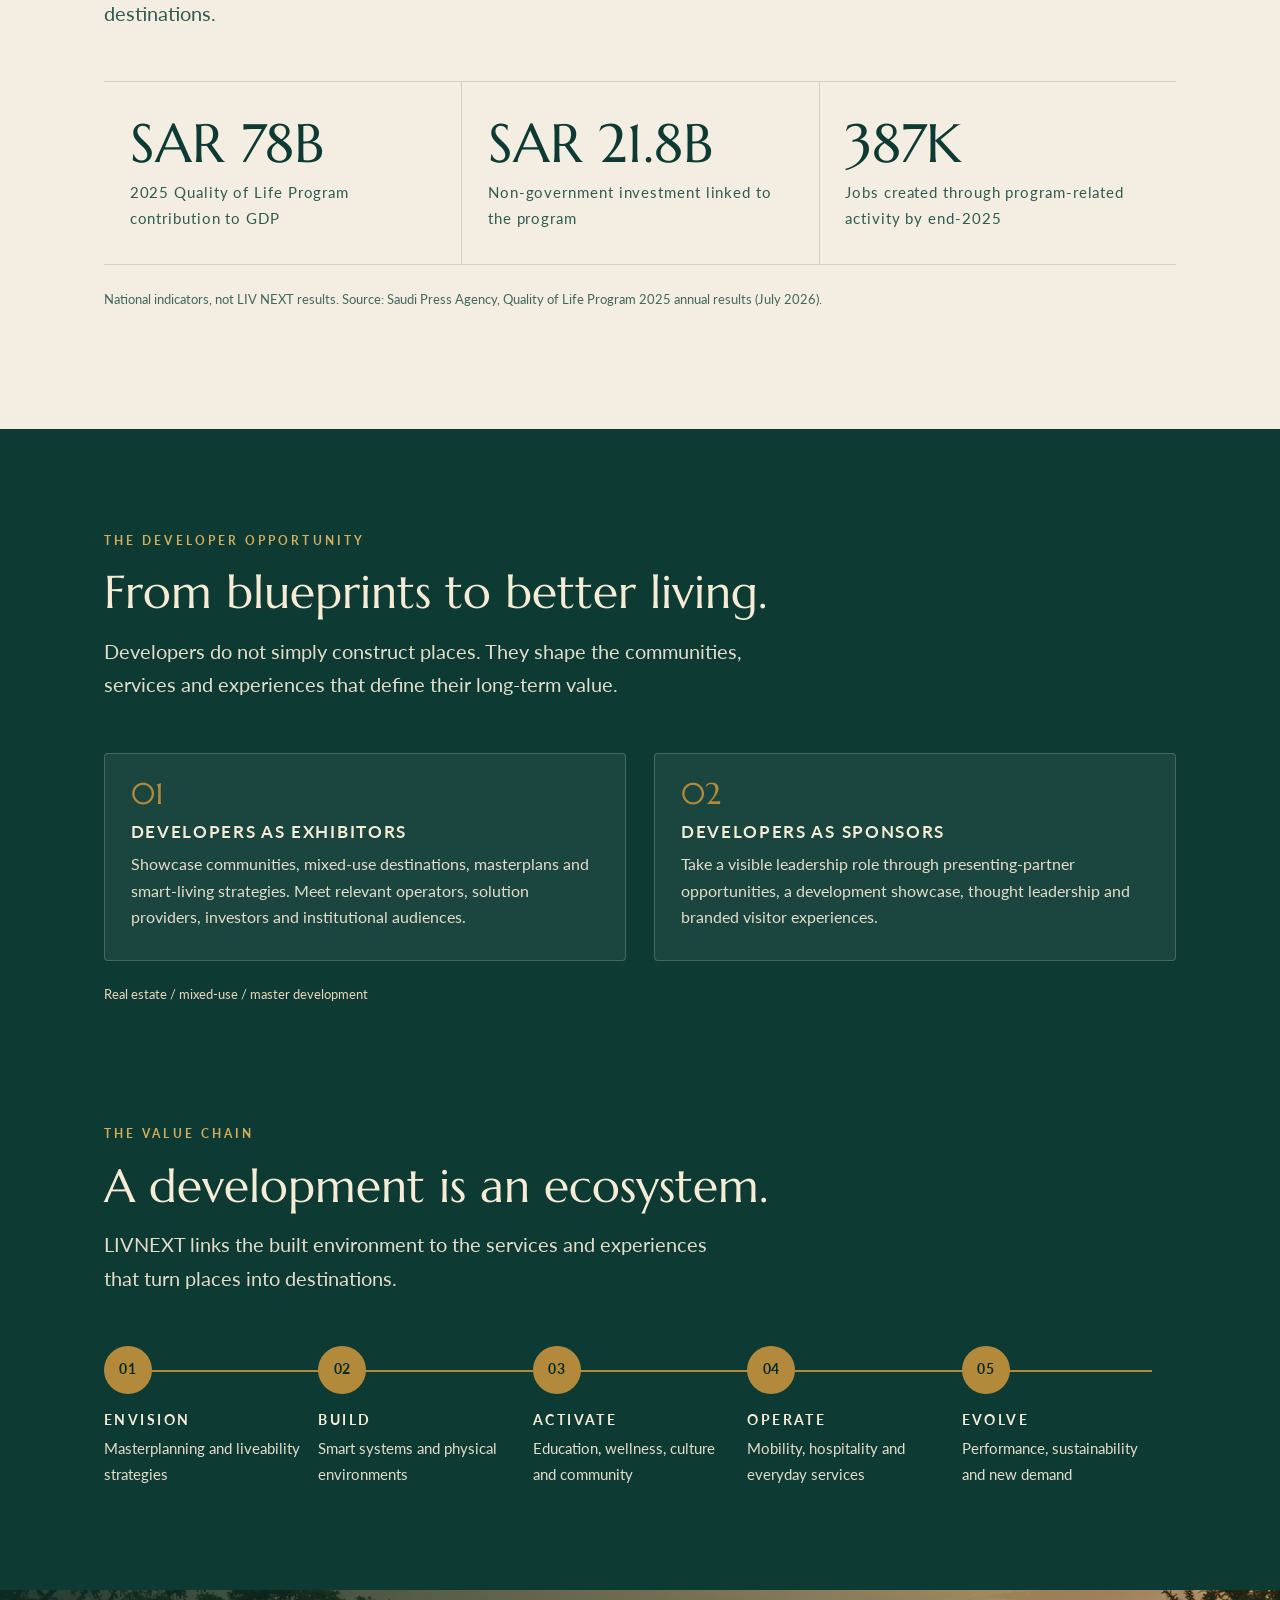
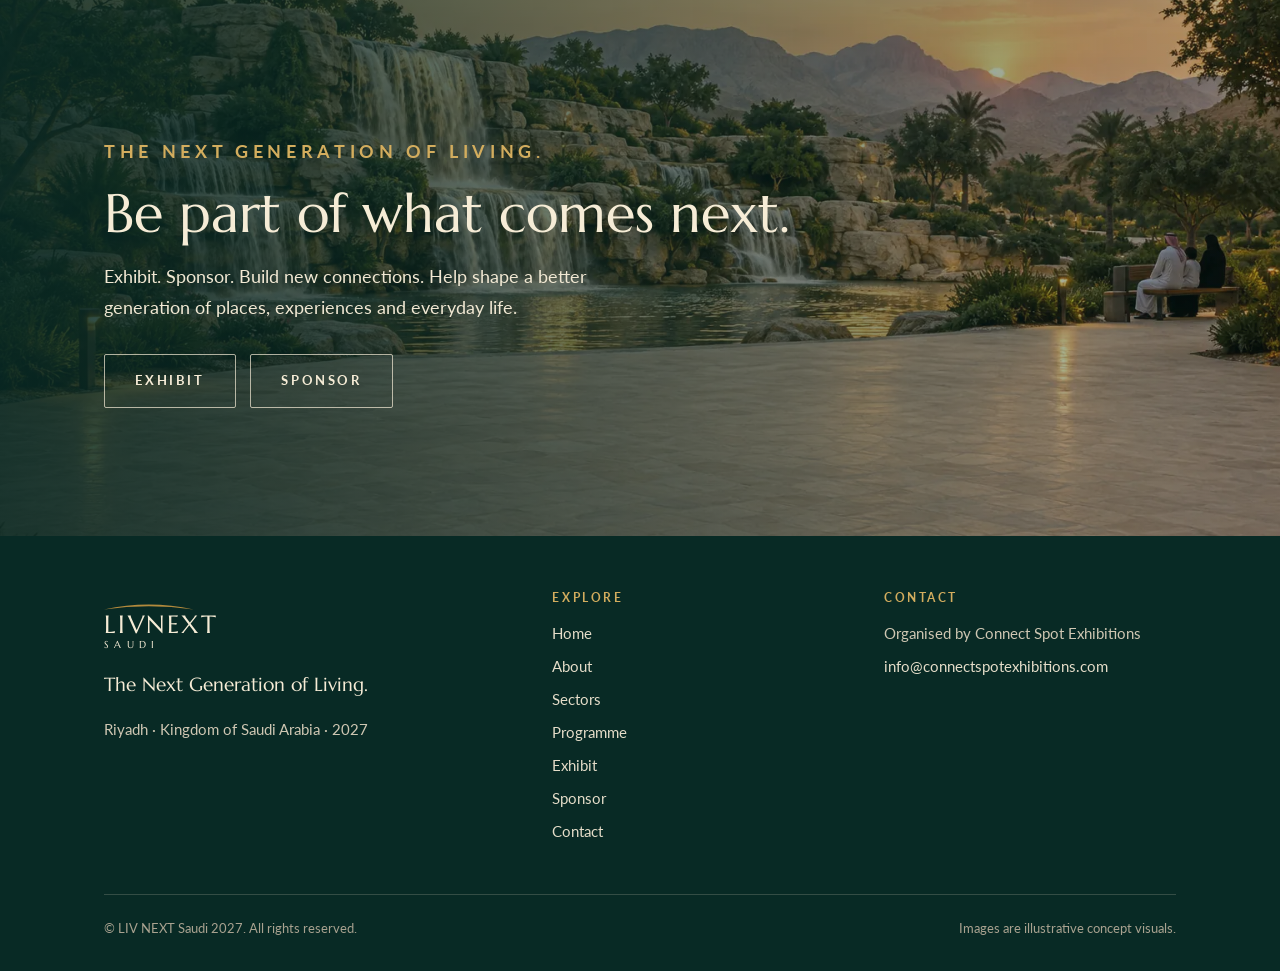
==== commit c5da79fa: "SEO: brand name consistency, drop Event JSON-LD, add Organization email, full Twitter tags, programm" ====
--- a/about.html
+++ b/about.html
@@ -6,22 +6,32 @@
 <script>(function(w,d,s,l,i){w[l]=w[l]||[];w[l].push({'gtm.start':new Date().getTime(),event:'gtm.js'});var f=d.getElementsByTagName(s)[0],j=d.createElement(s),dl=l!='dataLayer'?'&l='+l:'';j.async=true;j.src='https://www.googletagmanager.com/gtm.js?id='+i+dl;f.parentNode.insertBefore(j,f);})(window,document,'script','dataLayer','GTM-T8MZG3PP');</script>
 <!-- End Google Tag Manager -->
 <meta name="viewport" content="width=device-width, initial-scale=1, viewport-fit=cover">
-<title>About | LIV NEXT Saudi 2027</title>
-<meta name="description" content="LIVNEXT Saudi is a focused B2B exhibition and summit connecting developers, asset owners, operators and public-sector stakeholders in Riyadh, 2027.">
+<title>About LIV NEXT Saudi 2027 | Riyadh Exhibition &amp; Summit</title>
+<meta name="description" content="LIV NEXT Saudi is a focused B2B exhibition and summit connecting developers, asset owners, operators and public-sector stakeholders in Riyadh, 2027.">
 <meta name="theme-color" content="#0d3b34">
 <link rel="canonical" href="https://livnextsaudi.com/about">
 <meta property="og:site_name" content="LIV NEXT Saudi 2027">
 <meta property="og:type" content="website">
-<meta property="og:title" content="About | LIV NEXT Saudi 2027">
-<meta property="og:description" content="LIVNEXT Saudi is a focused B2B exhibition and summit connecting developers, asset owners, operators and public-sector stakeholders in Riyadh, 2027.">
+<meta property="og:title" content="About LIV NEXT Saudi 2027 | Riyadh Exhibition &amp; Summit">
+<meta property="og:description" content="LIV NEXT Saudi is a focused B2B exhibition and summit connecting developers, asset owners, operators and public-sector stakeholders in Riyadh, 2027.">
 <meta property="og:url" content="https://livnextsaudi.com/about">
 <meta property="og:image" content="https://livnextsaudi.com/assets/img/og.jpg">
+<meta name="robots" content="index, follow, max-image-preview:large, max-snippet:-1">
+<meta property="og:locale" content="en_US">
+<meta property="og:image:width" content="1200">
+<meta property="og:image:height" content="630">
+<meta property="og:image:alt" content="LIV NEXT Saudi 2027, the exhibition and summit on the next generation of living, Riyadh">
 <meta name="twitter:card" content="summary_large_image">
+<meta name="twitter:title" content="About LIV NEXT Saudi 2027 | Riyadh Exhibition &amp; Summit">
+<meta name="twitter:description" content="LIV NEXT Saudi is a focused B2B exhibition and summit connecting developers, asset owners, operators and public-sector stakeholders in Riyadh, 2027.">
+<meta name="twitter:image" content="https://livnextsaudi.com/assets/img/og.jpg">
+<meta name="twitter:image:alt" content="LIV NEXT Saudi 2027, the exhibition and summit on the next generation of living, Riyadh">
 <link rel="icon" href="data:image/svg+xml,%3Csvg xmlns='http://www.w3.org/2000/svg' viewBox='0 0 64 64'%3E%3Crect width='64' height='64' rx='10' fill='%230d3b34'/%3E%3Cpath d='M8 44Q32 12 56 44Q32 28 8 44Z' fill='%23c9a14a'/%3E%3C/svg%3E">
 <link rel="preconnect" href="https://fonts.googleapis.com"><link rel="preconnect" href="https://fonts.gstatic.com" crossorigin>
 <link href="https://fonts.googleapis.com/css2?family=Lato:wght@400;700&family=Marcellus&display=swap" rel="stylesheet">
 <link rel="stylesheet" href="assets/css/style.css">
 <script>document.documentElement.className+=' js'</script>
+<script type="application/ld+json">{"@context":"https://schema.org","@graph":[{"@type":"Organization","@id":"https://connectspotexhibitions.com/#org","name":"Connect Spot Exhibitions","url":"https://connectspotexhibitions.com","email":"info@connectspotexhibitions.com","address":{"@type":"PostalAddress","addressLocality":"Riyadh","addressCountry":"SA"}},{"@type":"WebSite","@id":"https://livnextsaudi.com/#website","name":"LIV NEXT Saudi 2027","alternateName":["LIVNEXT Saudi","LIV NEXT Saudi"],"url":"https://livnextsaudi.com/","inLanguage":"en","publisher":{"@id":"https://connectspotexhibitions.com/#org"}},{"@type":"BreadcrumbList","itemListElement":[{"@type":"ListItem","position":1,"name":"Home","item":"https://livnextsaudi.com/"},{"@type":"ListItem","position":2,"name":"About","item":"https://livnextsaudi.com/about"}]}]}</script>
 </head>
 <body>
 <!-- Google Tag Manager (noscript) -->
@@ -30,9 +40,9 @@
 <a class="skip" href="#main">Skip to content</a>
 <header class="site-header">
   <div class="wrap bar">
-    <a class="brand" href="index.html" aria-label="LIV NEXT Saudi, home"><svg viewBox="0 0 520 54" aria-hidden="true" focusable="false"><path d="M0 50Q260 -8 520 50Q260 12 0 50Z" fill="#b38a3c"/></svg><span class="w1">LIVNEXT</span><span class="w2">SAUDI</span></a>
+    <a class="brand" href="/" aria-label="LIV NEXT Saudi, home"><svg viewBox="0 0 520 54" aria-hidden="true" focusable="false"><path d="M0 50Q260 -8 520 50Q260 12 0 50Z" fill="#b38a3c"/></svg><span class="w1">LIVNEXT</span><span class="w2">SAUDI</span></a>
     <button class="menu-btn" type="button" aria-expanded="false" aria-controls="site-nav" aria-label="Menu"><span></span></button>
-    <nav class="nav" id="site-nav" aria-label="Main"><a href="index.html">Home</a><a href="about.html" aria-current="page">About</a><a href="sectors.html">Sectors</a><a href="programme.html">Programme</a><a href="exhibit.html">Exhibit</a><a href="sponsor.html">Sponsor</a><a href="contact.html">Contact</a><a class="btn gold" href="contact.html?enquiry=exhibiting#register">Exhibitor Enquiry</a></nav>
+    <nav class="nav" id="site-nav" aria-label="Main"><a href="/">Home</a><a href="/about" aria-current="page">About</a><a href="/sectors">Sectors</a><a href="/programme">Programme</a><a href="/exhibit">Exhibit</a><a href="/sponsor">Sponsor</a><a href="/contact">Contact</a><a class="btn gold" href="/contact?enquiry=exhibiting#register">Exhibitor Enquiry</a></nav>
   </div>
 </header>
 <main id="main">
@@ -44,9 +54,9 @@
       <p class="eyebrow">The event in one sentence</p>
       <h2 class="h2" id="what">A focused B2B exhibition and summit.</h2>
       <hr class="rule">
-      <p class="lead" style="margin-top:1.4rem">LIVNEXT Saudi is a focused B2B exhibition and summit connecting developers, asset owners, operators and public-sector stakeholders with the solutions that make places healthier, more connected, more memorable and more sustainable.</p>
+      <p class="lead" style="margin-top:1.4rem">LIV NEXT Saudi is a focused B2B exhibition and summit connecting developers, asset owners, operators and public-sector stakeholders with the solutions that make places healthier, more connected, more memorable and more sustainable.</p>
       <p>Organised by Connect Spot Exhibitions in Riyadh, in 2027.</p>
-      <div class="actions"><a class="btn" href="sectors.html">Explore the sectors</a><a class="btn line" href="programme.html">The programme</a></div>
+      <div class="actions"><a class="btn" href="/sectors">Explore the sectors</a><a class="btn line" href="/programme">The programme</a></div>
     </div>
   </div>
 </section>
@@ -60,7 +70,7 @@
       <div class="stat"><b>SAR 21.8B</b><span>Non-government investment linked to the program</span></div>
       <div class="stat"><b>387K</b><span>Jobs created through program-related activity by end-2025</span></div>
     </div>
-    <p class="note">National indicators, not LIVNEXT results. Source: Saudi Press Agency, Quality of Life Program 2025 annual results (July 2026).</p>
+    <p class="note">National indicators, not LIV NEXT results. Source: Saudi Press Agency, Quality of Life Program 2025 annual results (July 2026).</p>
   </div>
 </section>
 
@@ -92,18 +102,18 @@
 <section class="band on-dark">
   <img src="assets/img/closing-waterfall.webp" width="1536" height="1024" alt="A waterfall and pool in a landscaped park at sunset, with mountains behind and a family seated on a bench." loading="lazy" decoding="async">
   <div class="wrap reveal"><p class="eyebrow">The Next Generation of Living.</p><h2>Be part of what comes next.</h2><p>Exhibit. Sponsor. Build new connections. Help shape a better generation of places, experiences and everyday life.</p>
-  <div class="actions"><a class="btn ghost" href="exhibit.html">Exhibit</a><a class="btn ghost" href="sponsor.html">Sponsor</a></div></div>
+  <div class="actions"><a class="btn ghost" href="/exhibit">Exhibit</a><a class="btn ghost" href="/sponsor">Sponsor</a></div></div>
 </section>
 </main>
 <footer class="site-footer">
   <div class="wrap">
     <div class="foot">
       <div>
-        <a class="brand" href="index.html" aria-label="LIV NEXT Saudi, home"><svg viewBox="0 0 520 54" aria-hidden="true" focusable="false"><path d="M0 50Q260 -8 520 50Q260 12 0 50Z" fill="#b38a3c"/></svg><span class="w1">LIVNEXT</span><span class="w2">SAUDI</span></a>
+        <a class="brand" href="/" aria-label="LIV NEXT Saudi, home"><svg viewBox="0 0 520 54" aria-hidden="true" focusable="false"><path d="M0 50Q260 -8 520 50Q260 12 0 50Z" fill="#b38a3c"/></svg><span class="w1">LIVNEXT</span><span class="w2">SAUDI</span></a>
         <p class="tagline">The Next Generation of Living.</p>
         <p>Riyadh &middot; Kingdom of Saudi Arabia &middot; 2027</p>
       </div>
-      <div><h4>Explore</h4><ul><li><a href="index.html">Home</a></li><li><a href="about.html">About</a></li><li><a href="sectors.html">Sectors</a></li><li><a href="programme.html">Programme</a></li><li><a href="exhibit.html">Exhibit</a></li><li><a href="sponsor.html">Sponsor</a></li><li><a href="contact.html">Contact</a></li></ul></div>
+      <div><h4>Explore</h4><ul><li><a href="/">Home</a></li><li><a href="/about">About</a></li><li><a href="/sectors">Sectors</a></li><li><a href="/programme">Programme</a></li><li><a href="/exhibit">Exhibit</a></li><li><a href="/sponsor">Sponsor</a></li><li><a href="/contact">Contact</a></li></ul></div>
       <div><h4>Contact</h4><ul>
         <li>Organised by Connect Spot Exhibitions</li>
         <li><a href="mailto:info@connectspotexhibitions.com">info@connectspotexhibitions.com</a></li>
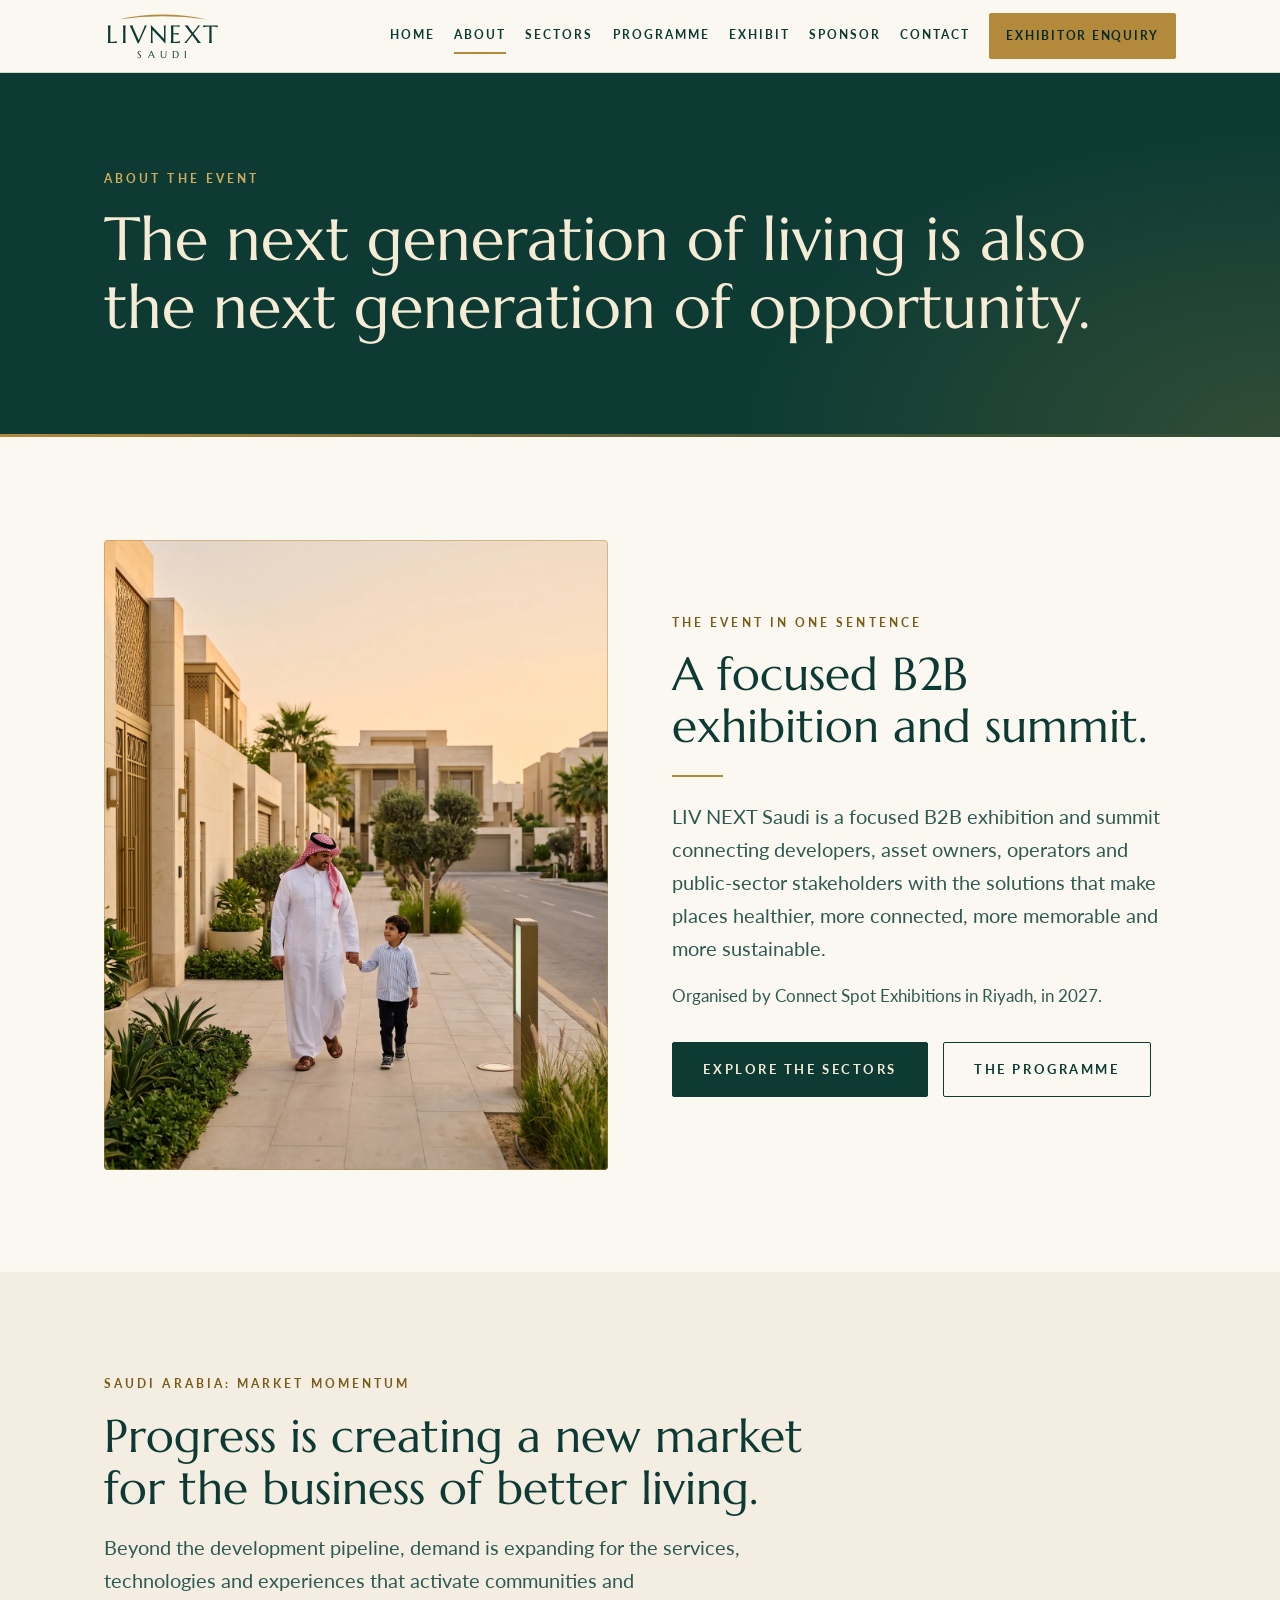
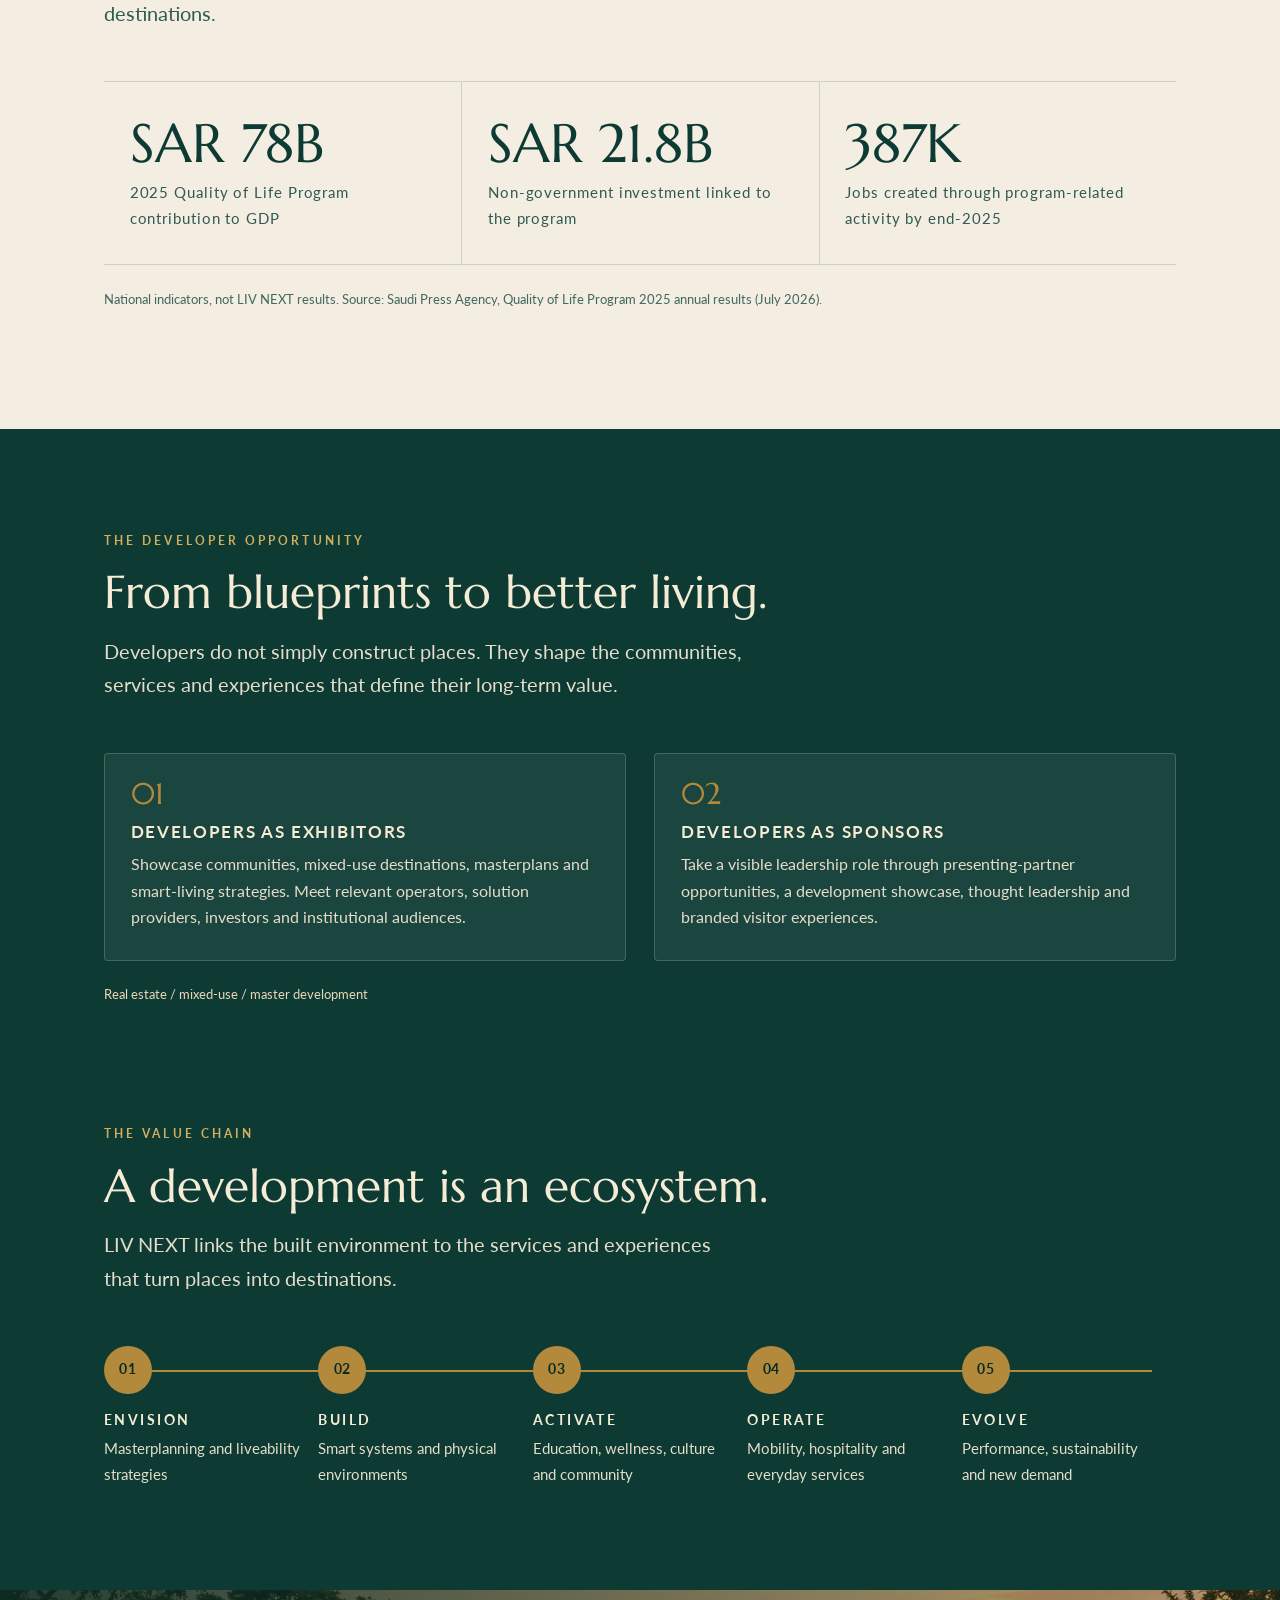
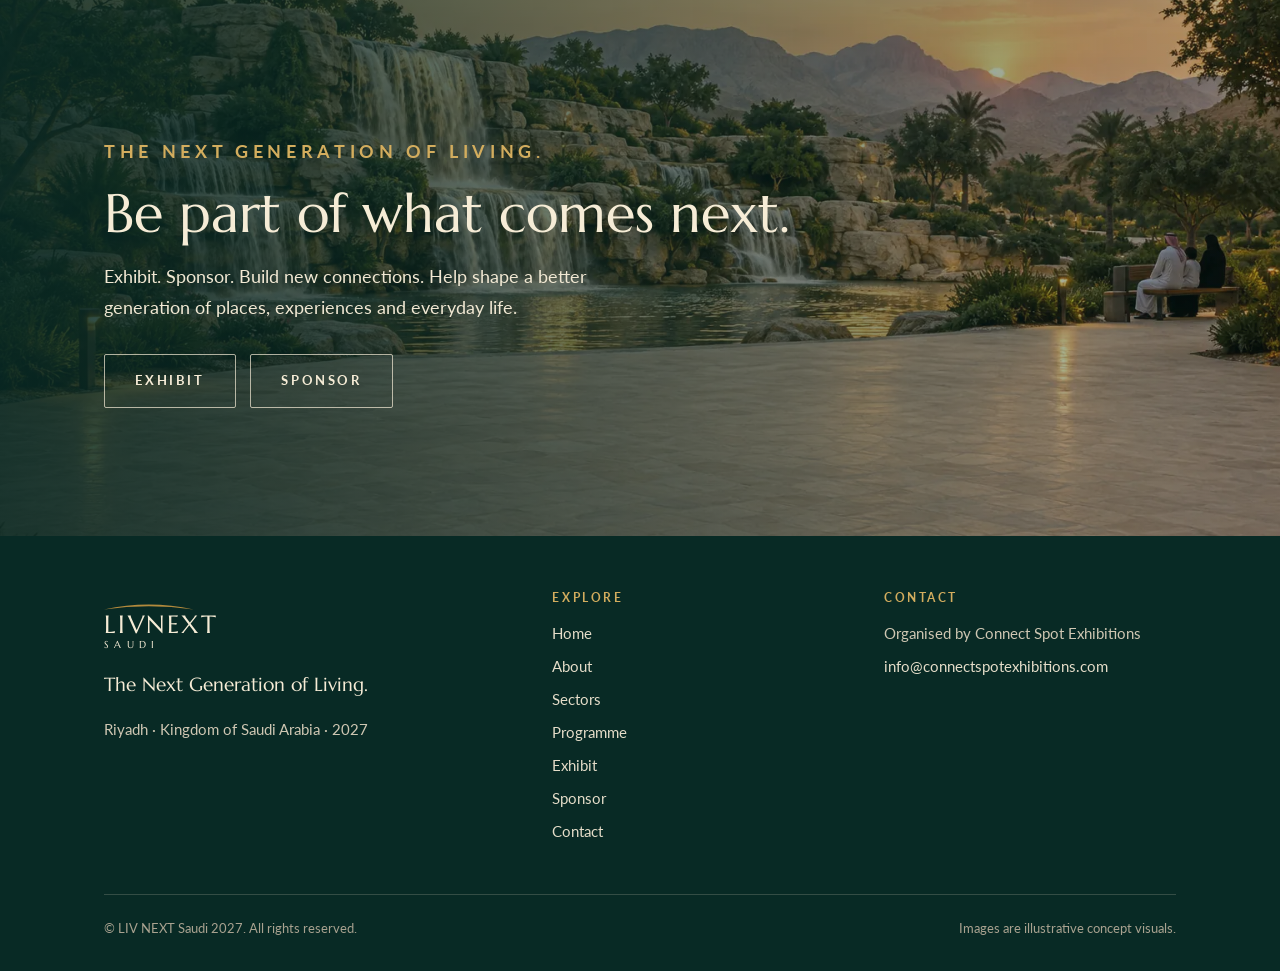
==== commit dd57f899: "About: LIV NEXT spelling in lead paragraph Co-Authored-By: Claude Sonnet 5.5 <noreply@anthropic.com>" ====
--- a/about.html
+++ b/about.html
@@ -89,7 +89,7 @@
 <section class="section dark" style="padding-top:0" aria-labelledby="eco">
   <div class="wrap">
     <div class="section-head reveal"><p class="eyebrow">The value chain</p><h2 class="h2" id="eco">A development is an ecosystem.</h2>
-    <p class="lead">LIVNEXT links the built environment to the services and experiences that turn places into destinations.</p></div>
+    <p class="lead">LIV NEXT links the built environment to the services and experiences that turn places into destinations.</p></div>
     <div class="chain reveal">
       <div class="step"><h3>Envision</h3><p>Masterplanning and liveability strategies</p></div>
       <div class="step"><h3>Build</h3><p>Smart systems and physical environments</p></div>
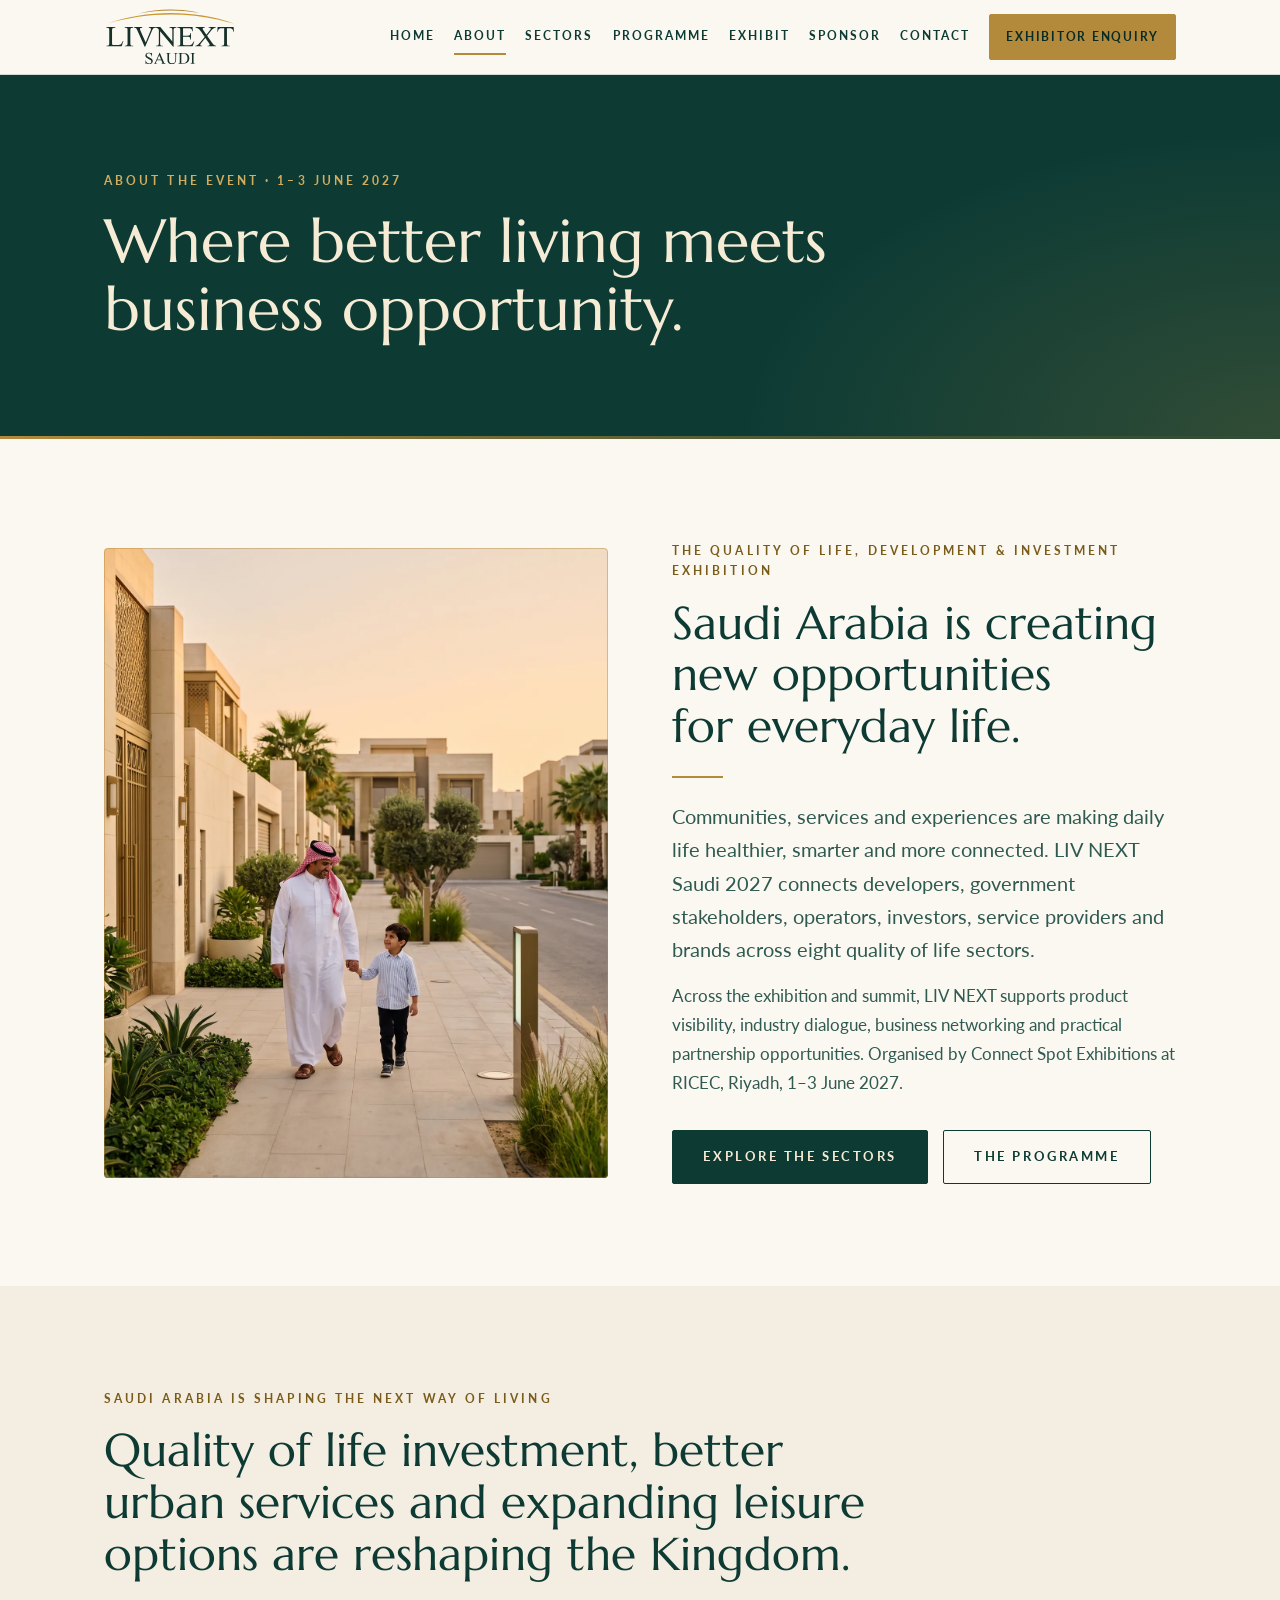
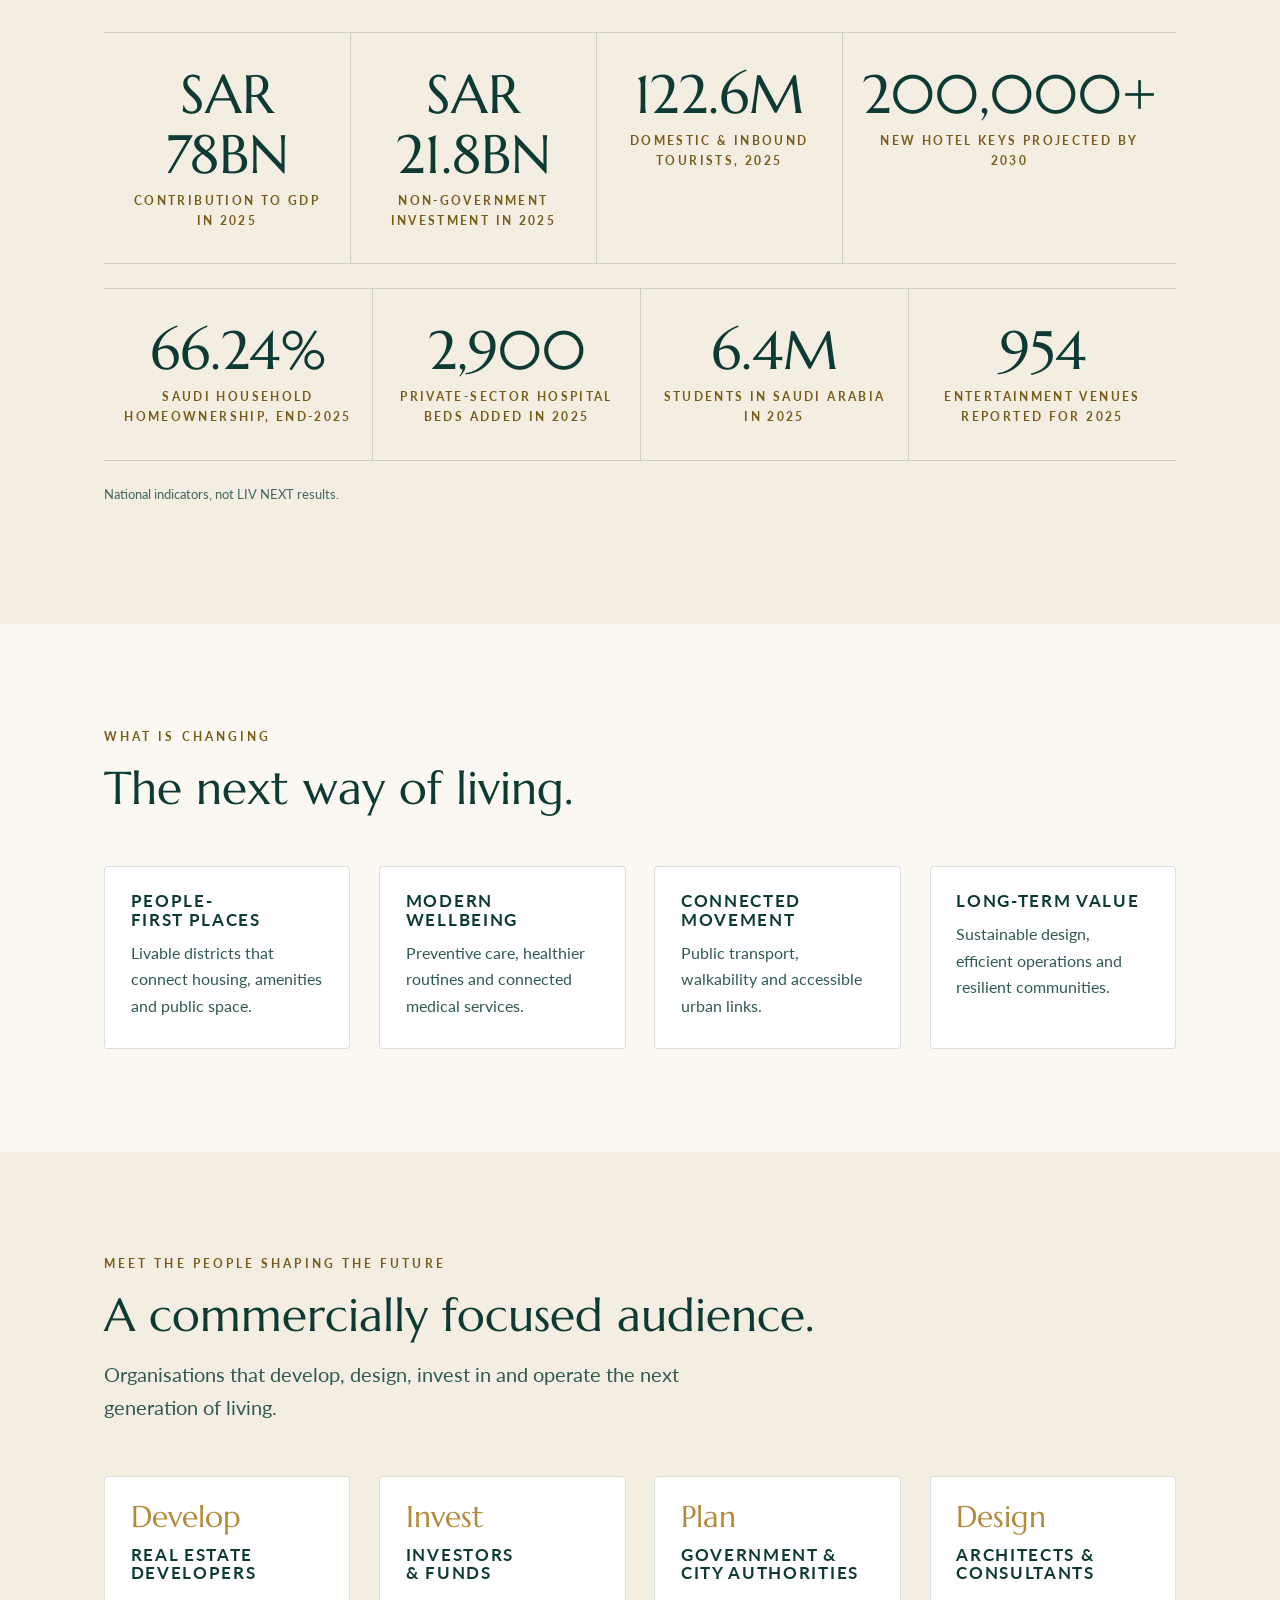
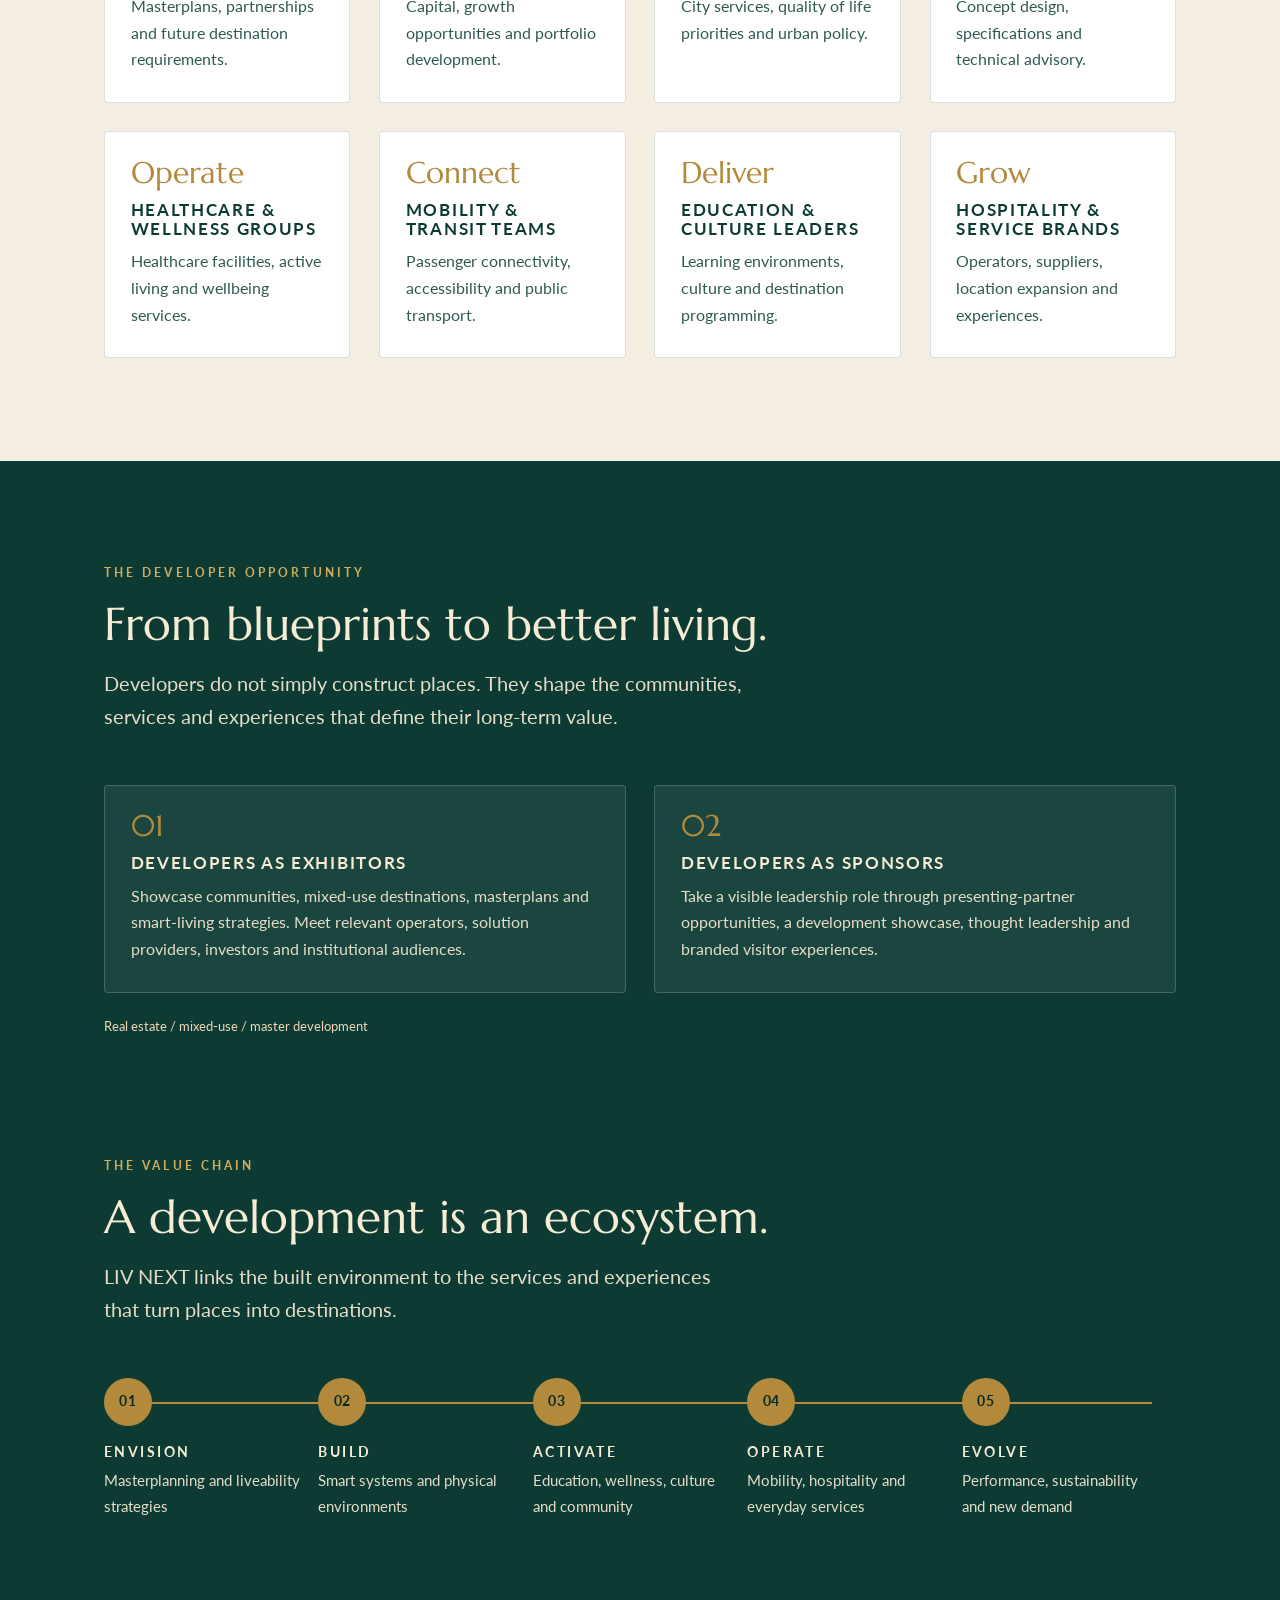
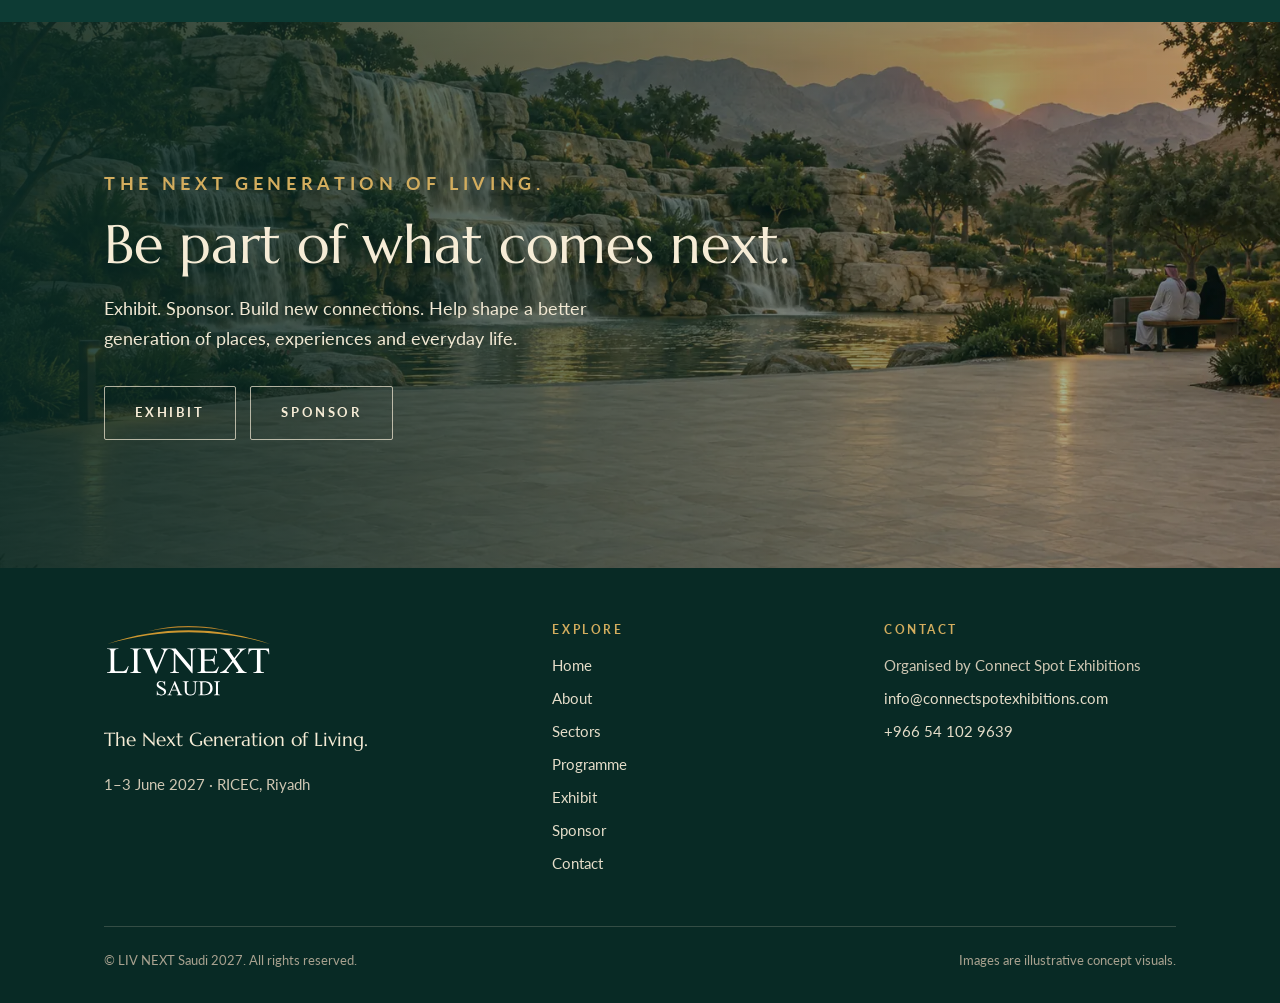
==== commit 6ff72e35: "Brochure 2027: official logo, dates/venue, 8 sectors, packages, sponsorship, programme, contact phon" ====
--- a/about.html
+++ b/about.html
@@ -7,13 +7,13 @@
 <!-- End Google Tag Manager -->
 <meta name="viewport" content="width=device-width, initial-scale=1, viewport-fit=cover">
 <title>About LIV NEXT Saudi 2027 | Riyadh Exhibition &amp; Summit</title>
-<meta name="description" content="LIV NEXT Saudi is a focused B2B exhibition and summit connecting developers, asset owners, operators and public-sector stakeholders in Riyadh, 2027.">
+<meta name="description" content="About LIV NEXT Saudi 2027, the quality of life, development and investment exhibition: eight sectors, three days, 1-3 June 2027 at RICEC, Riyadh.">
 <meta name="theme-color" content="#0d3b34">
 <link rel="canonical" href="https://livnextsaudi.com/about">
 <meta property="og:site_name" content="LIV NEXT Saudi 2027">
 <meta property="og:type" content="website">
 <meta property="og:title" content="About LIV NEXT Saudi 2027 | Riyadh Exhibition &amp; Summit">
-<meta property="og:description" content="LIV NEXT Saudi is a focused B2B exhibition and summit connecting developers, asset owners, operators and public-sector stakeholders in Riyadh, 2027.">
+<meta property="og:description" content="About LIV NEXT Saudi 2027, the quality of life, development and investment exhibition: eight sectors, three days, 1-3 June 2027 at RICEC, Riyadh.">
 <meta property="og:url" content="https://livnextsaudi.com/about">
 <meta property="og:image" content="https://livnextsaudi.com/assets/img/og.jpg">
 <meta name="robots" content="index, follow, max-image-preview:large, max-snippet:-1">
@@ -23,7 +23,7 @@
 <meta property="og:image:alt" content="LIV NEXT Saudi 2027, the exhibition and summit on the next generation of living, Riyadh">
 <meta name="twitter:card" content="summary_large_image">
 <meta name="twitter:title" content="About LIV NEXT Saudi 2027 | Riyadh Exhibition &amp; Summit">
-<meta name="twitter:description" content="LIV NEXT Saudi is a focused B2B exhibition and summit connecting developers, asset owners, operators and public-sector stakeholders in Riyadh, 2027.">
+<meta name="twitter:description" content="About LIV NEXT Saudi 2027, the quality of life, development and investment exhibition: eight sectors, three days, 1-3 June 2027 at RICEC, Riyadh.">
 <meta name="twitter:image" content="https://livnextsaudi.com/assets/img/og.jpg">
 <meta name="twitter:image:alt" content="LIV NEXT Saudi 2027, the exhibition and summit on the next generation of living, Riyadh">
 <link rel="icon" href="data:image/svg+xml,%3Csvg xmlns='http://www.w3.org/2000/svg' viewBox='0 0 64 64'%3E%3Crect width='64' height='64' rx='10' fill='%230d3b34'/%3E%3Cpath d='M8 44Q32 12 56 44Q32 28 8 44Z' fill='%23c9a14a'/%3E%3C/svg%3E">
@@ -40,22 +40,22 @@
 <a class="skip" href="#main">Skip to content</a>
 <header class="site-header">
   <div class="wrap bar">
-    <a class="brand" href="/" aria-label="LIV NEXT Saudi, home"><svg viewBox="0 0 520 54" aria-hidden="true" focusable="false"><path d="M0 50Q260 -8 520 50Q260 12 0 50Z" fill="#b38a3c"/></svg><span class="w1">LIVNEXT</span><span class="w2">SAUDI</span></a>
+    <a class="brand" href="/" aria-label="LIV NEXT Saudi, home"><img src="/assets/img/logo.svg" alt="LIVNEXT Saudi" width="530" height="232"></a>
     <button class="menu-btn" type="button" aria-expanded="false" aria-controls="site-nav" aria-label="Menu"><span></span></button>
     <nav class="nav" id="site-nav" aria-label="Main"><a href="/">Home</a><a href="/about" aria-current="page">About</a><a href="/sectors">Sectors</a><a href="/programme">Programme</a><a href="/exhibit">Exhibit</a><a href="/sponsor">Sponsor</a><a href="/contact">Contact</a><a class="btn gold" href="/contact?enquiry=exhibiting#register">Exhibitor Enquiry</a></nav>
   </div>
 </header>
 <main id="main">
-<section class="page-head on-dark"><div class="wrap"><p class="eyebrow">About the event</p><h1>The next generation of living is also the next generation of opportunity.</h1></div></section>
+<section class="page-head on-dark"><div class="wrap"><p class="eyebrow">About the event &middot; 1&ndash;3 June 2027</p><h1>Where better living meets business opportunity.</h1></div></section>
 <section class="section" aria-labelledby="what">
   <div class="wrap split">
     <div class="frame tall reveal"><img src="assets/img/about-community-street.webp" width="1300" height="1741" alt="A father in a thobe walking hand in hand with his young son along a quiet, tree-lined street in a modern Saudi neighbourhood at sunset." loading="lazy" decoding="async"></div>
     <div class="reveal">
-      <p class="eyebrow">The event in one sentence</p>
-      <h2 class="h2" id="what">A focused B2B exhibition and summit.</h2>
+      <p class="eyebrow">The Quality of Life, Development &amp; Investment Exhibition</p>
+      <h2 class="h2" id="what">Saudi Arabia is creating new opportunities for everyday life.</h2>
       <hr class="rule">
-      <p class="lead" style="margin-top:1.4rem">LIV NEXT Saudi is a focused B2B exhibition and summit connecting developers, asset owners, operators and public-sector stakeholders with the solutions that make places healthier, more connected, more memorable and more sustainable.</p>
-      <p>Organised by Connect Spot Exhibitions in Riyadh, in 2027.</p>
+      <p class="lead" style="margin-top:1.4rem">Communities, services and experiences are making daily life healthier, smarter and more connected. LIV NEXT Saudi 2027 connects developers, government stakeholders, operators, investors, service providers and brands across eight quality of life sectors.</p>
+      <p>Across the exhibition and summit, LIV NEXT supports product visibility, industry dialogue, business networking and practical partnership opportunities. Organised by Connect Spot Exhibitions at RICEC, Riyadh, 1&ndash;3 June 2027.</p>
       <div class="actions"><a class="btn" href="/sectors">Explore the sectors</a><a class="btn line" href="/programme">The programme</a></div>
     </div>
   </div>
@@ -63,14 +63,39 @@
 
 <section class="section tint" aria-labelledby="momentum">
   <div class="wrap">
-    <div class="section-head reveal"><p class="eyebrow">Saudi Arabia: market momentum</p><h2 class="h2" id="momentum">Progress is creating a new market for the business of better living.</h2>
-    <p class="lead">Beyond the development pipeline, demand is expanding for the services, technologies and experiences that activate communities and destinations.</p></div>
-    <div class="stats three reveal">
-      <div class="stat"><b>SAR 78B</b><span>2025 Quality of Life Program contribution to GDP</span></div>
-      <div class="stat"><b>SAR 21.8B</b><span>Non-government investment linked to the program</span></div>
-      <div class="stat"><b>387K</b><span>Jobs created through program-related activity by end-2025</span></div>
+    <div class="section-head reveal"><p class="eyebrow">Saudi Arabia is shaping the next way of living</p><h2 class="h2" id="momentum">Quality of life investment, better urban services and expanding leisure options are reshaping the Kingdom.</h2></div>
+    <div class="stats reveal"><div class="stat"><b>SAR 78BN</b><span>Contribution to GDP in 2025</span></div><div class="stat"><b>SAR 21.8BN</b><span>Non-government investment in 2025</span></div><div class="stat"><b>122.6M</b><span>Domestic &amp; inbound tourists, 2025</span></div><div class="stat"><b>200,000+</b><span>New hotel keys projected by 2030</span></div></div>
+    <div class="stats reveal" style="margin-top:1.5rem"><div class="stat"><b>66.24%</b><span>Saudi household homeownership, end-2025</span></div><div class="stat"><b>2,900</b><span>Private-sector hospital beds added in 2025</span></div><div class="stat"><b>6.4M</b><span>Students in Saudi Arabia in 2025</span></div><div class="stat"><b>954</b><span>Entertainment venues reported for 2025</span></div></div>
+    <p class="note">National indicators, not LIV NEXT results.</p>
+  </div>
+</section>
+
+<section class="section" aria-labelledby="changing">
+  <div class="wrap">
+    <div class="section-head reveal"><p class="eyebrow">What is changing</p><h2 class="h2" id="changing">The next way of living.</h2></div>
+    <div class="grid c4">
+      <div class="card plain reveal"><h3>People-first places</h3><p>Livable districts that connect housing, amenities and public space.</p></div>
+      <div class="card plain reveal"><h3>Modern wellbeing</h3><p>Preventive care, healthier routines and connected medical services.</p></div>
+      <div class="card plain reveal"><h3>Connected movement</h3><p>Public transport, walkability and accessible urban links.</p></div>
+      <div class="card plain reveal"><h3>Long-term value</h3><p>Sustainable design, efficient operations and resilient communities.</p></div>
     </div>
-    <p class="note">National indicators, not LIV NEXT results. Source: Saudi Press Agency, Quality of Life Program 2025 annual results (July 2026).</p>
+  </div>
+</section>
+
+<section class="section tint" aria-labelledby="who">
+  <div class="wrap">
+    <div class="section-head reveal"><p class="eyebrow">Meet the people shaping the future</p><h2 class="h2" id="who">A commercially focused audience.</h2>
+    <p class="lead">Organisations that develop, design, invest in and operate the next generation of living.</p></div>
+    <div class="grid c4">
+      <div class="card plain reveal"><span class="num">Develop</span><h3>Real estate developers</h3><p>Masterplans, partnerships and future destination requirements.</p></div>
+      <div class="card plain reveal"><span class="num">Invest</span><h3>Investors &amp; funds</h3><p>Capital, growth opportunities and portfolio development.</p></div>
+      <div class="card plain reveal"><span class="num">Plan</span><h3>Government &amp; city authorities</h3><p>City services, quality of life priorities and urban policy.</p></div>
+      <div class="card plain reveal"><span class="num">Design</span><h3>Architects &amp; consultants</h3><p>Concept design, specifications and technical advisory.</p></div>
+      <div class="card plain reveal"><span class="num">Operate</span><h3>Healthcare &amp; wellness groups</h3><p>Healthcare facilities, active living and wellbeing services.</p></div>
+      <div class="card plain reveal"><span class="num">Connect</span><h3>Mobility &amp; transit teams</h3><p>Passenger connectivity, accessibility and public transport.</p></div>
+      <div class="card plain reveal"><span class="num">Deliver</span><h3>Education &amp; culture leaders</h3><p>Learning environments, culture and destination programming.</p></div>
+      <div class="card plain reveal"><span class="num">Grow</span><h3>Hospitality &amp; service brands</h3><p>Operators, suppliers, location expansion and experiences.</p></div>
+    </div>
   </div>
 </section>
 
@@ -109,14 +134,15 @@
   <div class="wrap">
     <div class="foot">
       <div>
-        <a class="brand" href="/" aria-label="LIV NEXT Saudi, home"><svg viewBox="0 0 520 54" aria-hidden="true" focusable="false"><path d="M0 50Q260 -8 520 50Q260 12 0 50Z" fill="#b38a3c"/></svg><span class="w1">LIVNEXT</span><span class="w2">SAUDI</span></a>
+        <a class="brand" href="/" aria-label="LIV NEXT Saudi, home"><img src="/assets/img/logo-light.svg" alt="LIVNEXT Saudi" width="530" height="232"></a>
         <p class="tagline">The Next Generation of Living.</p>
-        <p>Riyadh &middot; Kingdom of Saudi Arabia &middot; 2027</p>
+        <p>1&ndash;3 June 2027 &middot; RICEC, Riyadh</p>
       </div>
       <div><h4>Explore</h4><ul><li><a href="/">Home</a></li><li><a href="/about">About</a></li><li><a href="/sectors">Sectors</a></li><li><a href="/programme">Programme</a></li><li><a href="/exhibit">Exhibit</a></li><li><a href="/sponsor">Sponsor</a></li><li><a href="/contact">Contact</a></li></ul></div>
       <div><h4>Contact</h4><ul>
         <li>Organised by Connect Spot Exhibitions</li>
         <li><a href="mailto:info@connectspotexhibitions.com">info@connectspotexhibitions.com</a></li>
+        <li><a href="tel:+966541029639">+966 54 102 9639</a></li>
         </ul></div>
     </div>
     <div class="legal"><span>&copy; LIV NEXT Saudi 2027. All rights reserved.</span><span>Images are illustrative concept visuals.</span></div>
--- a/assets/css/style.css
+++ b/assets/css/style.css
@@ -44,7 +44,7 @@
 .site-header { position: sticky; top: 0; z-index: 50; background: rgba(251, 248, 241, .96); backdrop-filter: blur(8px); border-bottom: 1px solid var(--line); }
 .bar { display: flex; align-items: center; justify-content: space-between; gap: 1.5rem; min-height: 4.5rem; }
 .brand { display: inline-flex; flex-direction: column; align-items: center; text-decoration: none; color: var(--ink); line-height: 1; padding-block: .5rem; }
-.brand svg { width: 5.6rem; height: auto; margin-bottom: .2rem; }
+
 .brand .w1 { font-family: var(--font-display); font-size: 1.55rem; letter-spacing: .1em; padding-left: .1em; }
 .brand .w2 { font-family: var(--font-display); font-size: .6rem; letter-spacing: .55em; padding-left: .55em; margin-top: .2rem; }
 .nav { display: flex; align-items: center; gap: clamp(.8rem, 1.5vw, 1.6rem); }
@@ -288,3 +288,25 @@
   .brand svg { width: 4.8rem; }
   .brand .w1 { font-size: 1.35rem; }
 }
+
+/* Official logo (brochure artwork, used unaltered) */
+.brand img { height: 3.6rem; width: auto; max-width: none; }
+.site-footer .brand img { height: 4.6rem; }
+@media (max-width: 480px) { .brand img { height: 3.1rem; } }
+
+/* Brochure-driven components */
+.stats.six { grid-template-columns: repeat(6, 1fr); }
+.stats.six .stat b { font-size: clamp(1.8rem, 3.4vw, 2.6rem); }
+.stats + .stats { margin-top: 1.5rem; }
+.price { font-family: var(--font-display); font-size: 1.7rem; color: var(--ink); margin: 0; }
+.price small { font-family: var(--font-body); font-size: .8rem; color: var(--ink-soft); }
+.sr { position: absolute; width: 1px; height: 1px; overflow: hidden; clip: rect(0 0 0 0); white-space: nowrap; }
+.tbl-wrap { overflow-x: auto; margin-top: clamp(1.4rem, 3vw, 2.2rem); border: 1px solid var(--line); border-radius: var(--radius); background: #fff; }
+.tbl { width: 100%; border-collapse: collapse; min-width: 40rem; font-size: .95rem; }
+.tbl th, .tbl td { padding: .9rem 1.1rem; text-align: left; border-bottom: 1px solid var(--line); vertical-align: top; }
+.tbl thead th { background: var(--ink); color: var(--cream); font-size: .74rem; letter-spacing: .14em; text-transform: uppercase; }
+.tbl tbody th { font-weight: 700; color: var(--ink); width: 34%; }
+.tbl tbody th small { display: block; font-weight: 400; color: var(--ink-soft); font-size: .85rem; margin-top: .2rem; }
+.tbl tbody tr:last-child > * { border-bottom: 0; }
+@media (max-width: 1000px) { .stats.six { grid-template-columns: repeat(3, 1fr); } .stats.six .stat:nth-child(n+4) { border-top: 1px solid var(--line); } .stats.six .stat:nth-child(4) { border-left: 0; } .stats.six .stat:nth-child(3) { border-left: 1px solid var(--line); } }
+@media (max-width: 560px) { .stats.six { grid-template-columns: repeat(2, 1fr); } .stats.six .stat { border-left: 1px solid var(--line); border-top: 1px solid var(--line); } .stats.six .stat:nth-child(odd) { border-left: 0; } .stats.six .stat:nth-child(-n+2) { border-top: 0; } }
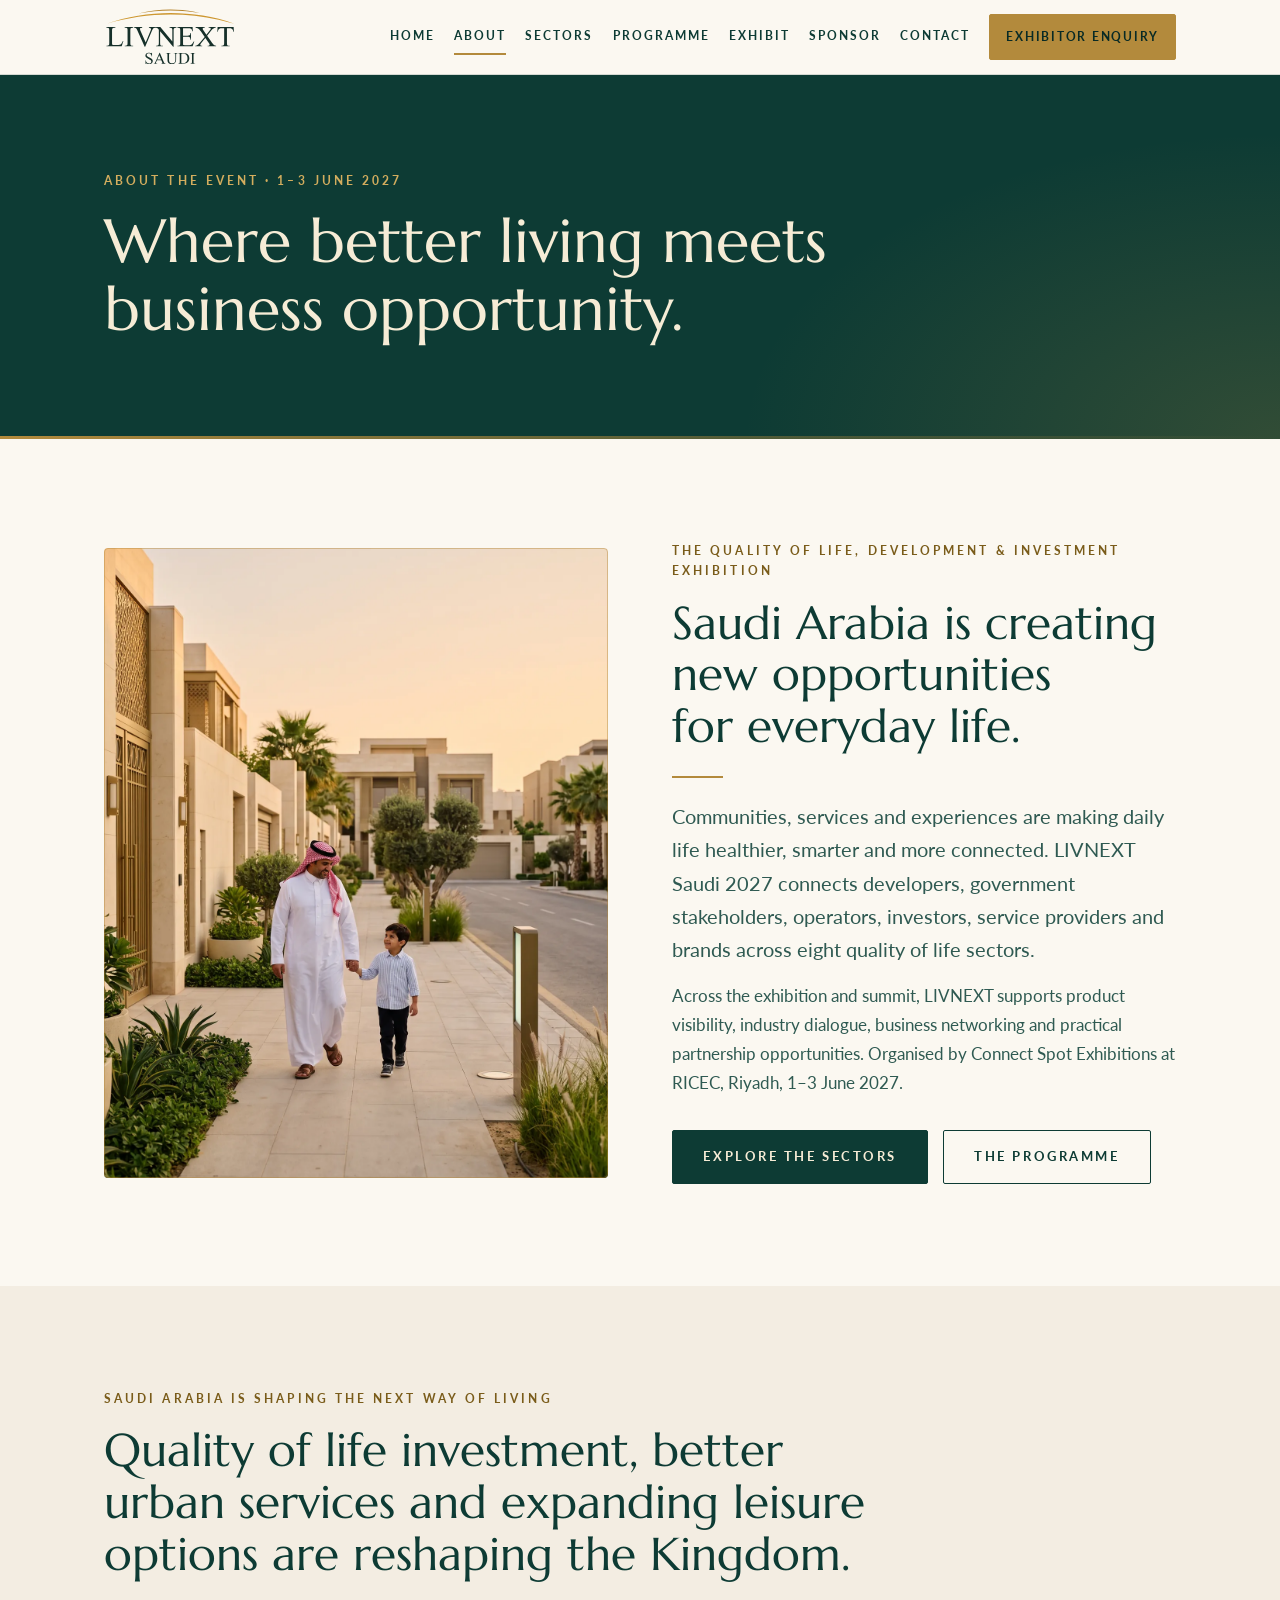
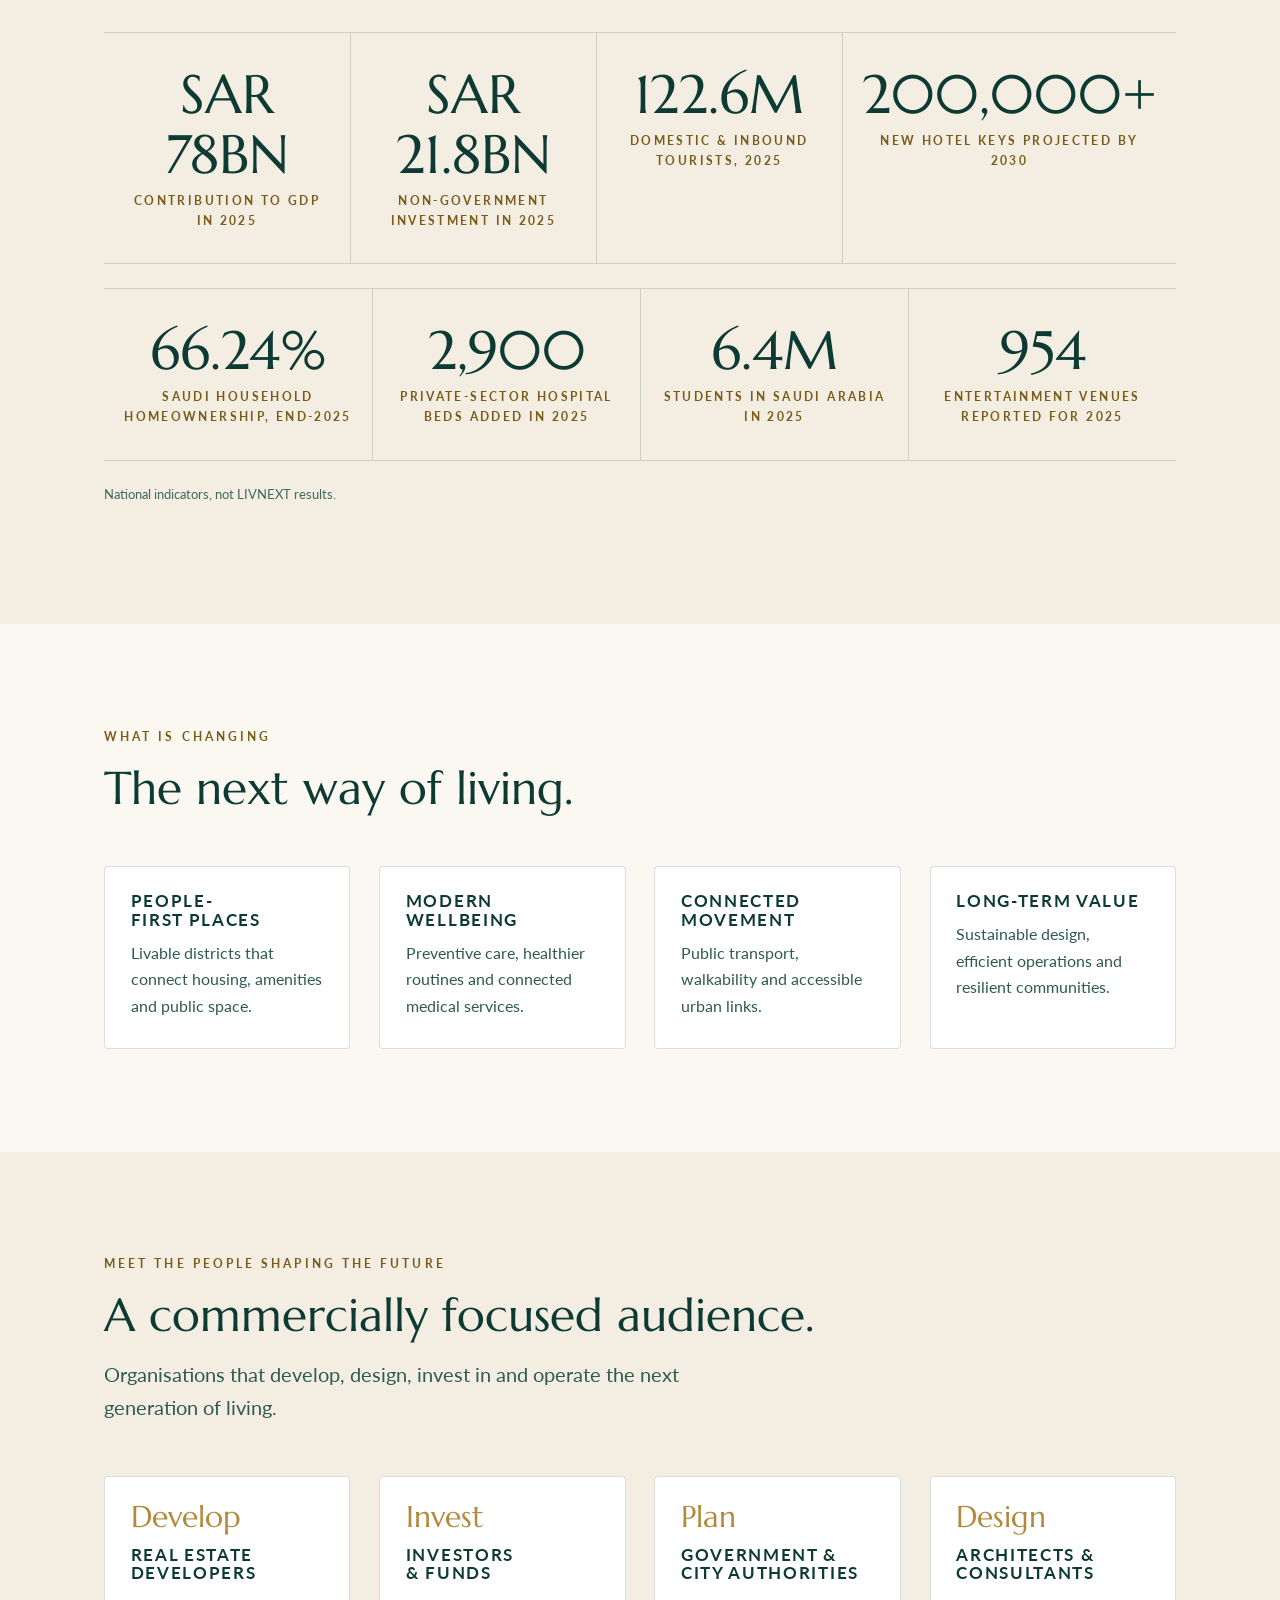
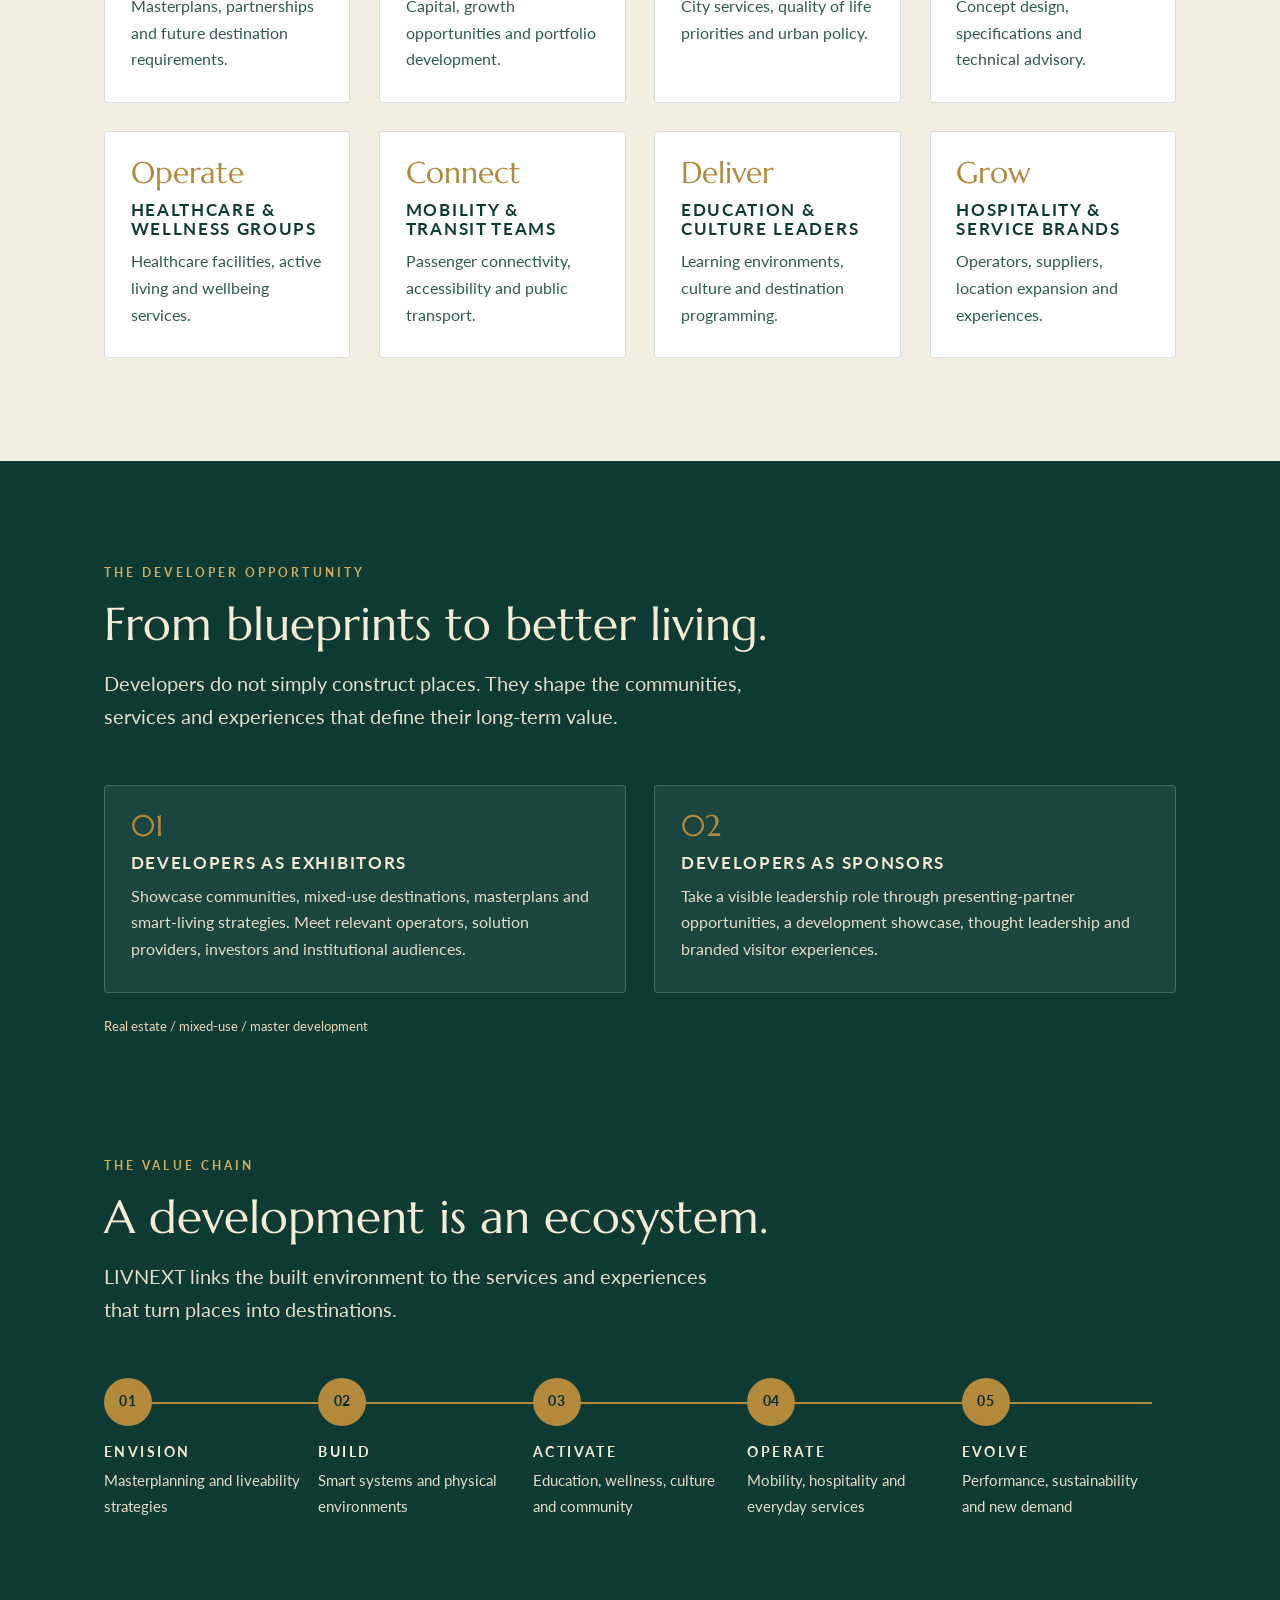
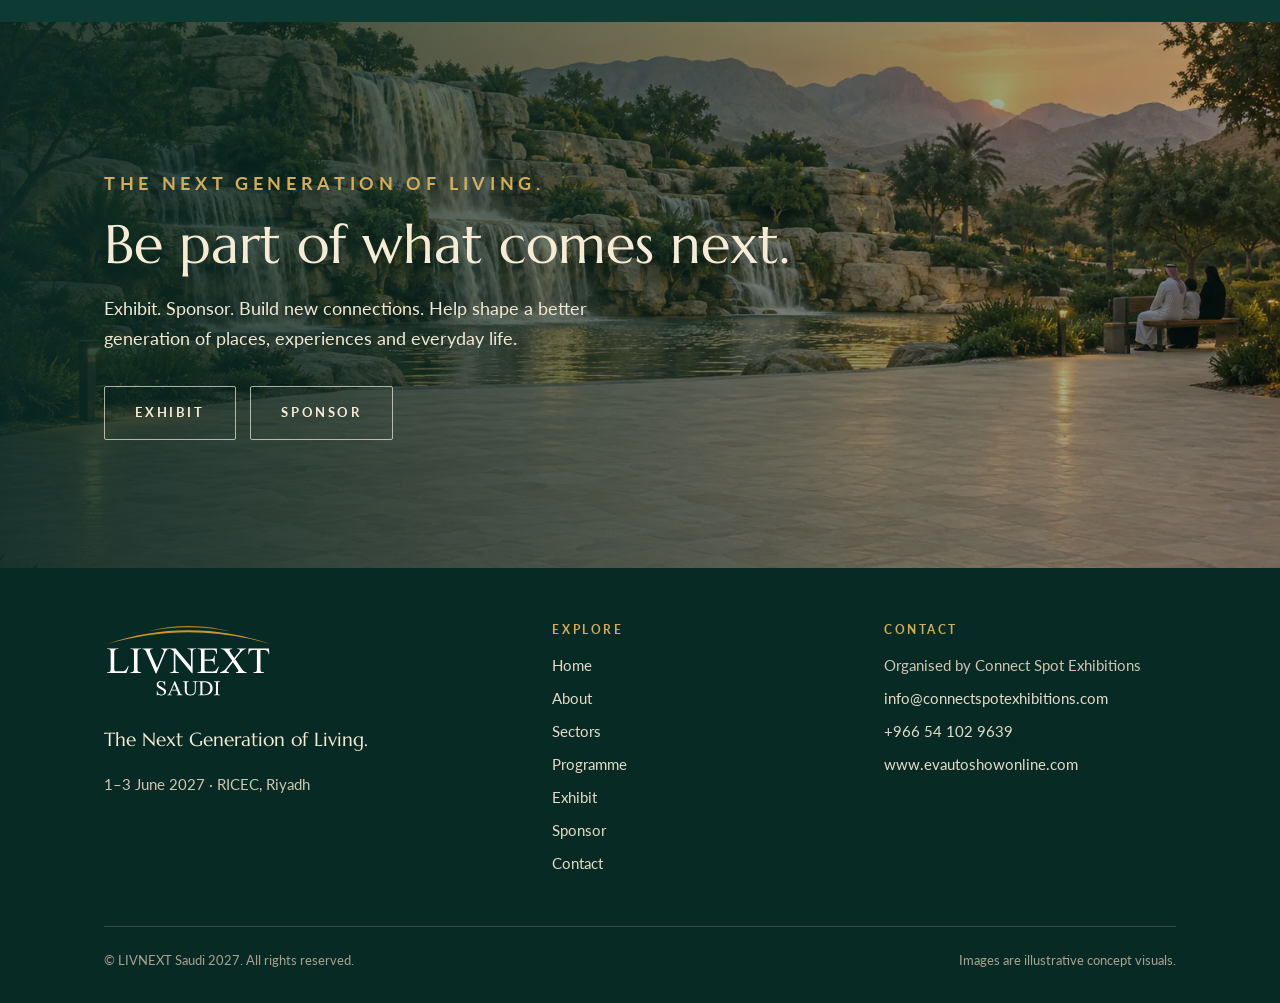
==== commit 979f72fc: "Brochure spelling (LIVNEXT), evautoshowonline link, new og image and logo favicon Co-Authored-By: Cl" ====
--- a/about.html
+++ b/about.html
@@ -6,32 +6,32 @@
 <script>(function(w,d,s,l,i){w[l]=w[l]||[];w[l].push({'gtm.start':new Date().getTime(),event:'gtm.js'});var f=d.getElementsByTagName(s)[0],j=d.createElement(s),dl=l!='dataLayer'?'&l='+l:'';j.async=true;j.src='https://www.googletagmanager.com/gtm.js?id='+i+dl;f.parentNode.insertBefore(j,f);})(window,document,'script','dataLayer','GTM-T8MZG3PP');</script>
 <!-- End Google Tag Manager -->
 <meta name="viewport" content="width=device-width, initial-scale=1, viewport-fit=cover">
-<title>About LIV NEXT Saudi 2027 | Riyadh Exhibition &amp; Summit</title>
-<meta name="description" content="About LIV NEXT Saudi 2027, the quality of life, development and investment exhibition: eight sectors, three days, 1-3 June 2027 at RICEC, Riyadh.">
+<title>About LIVNEXT Saudi 2027 | Riyadh Exhibition &amp; Summit</title>
+<meta name="description" content="About LIVNEXT Saudi 2027, the quality of life, development and investment exhibition: eight sectors, three days, 1-3 June 2027 at RICEC, Riyadh.">
 <meta name="theme-color" content="#0d3b34">
 <link rel="canonical" href="https://livnextsaudi.com/about">
-<meta property="og:site_name" content="LIV NEXT Saudi 2027">
+<meta property="og:site_name" content="LIVNEXT Saudi 2027">
 <meta property="og:type" content="website">
-<meta property="og:title" content="About LIV NEXT Saudi 2027 | Riyadh Exhibition &amp; Summit">
-<meta property="og:description" content="About LIV NEXT Saudi 2027, the quality of life, development and investment exhibition: eight sectors, three days, 1-3 June 2027 at RICEC, Riyadh.">
+<meta property="og:title" content="About LIVNEXT Saudi 2027 | Riyadh Exhibition &amp; Summit">
+<meta property="og:description" content="About LIVNEXT Saudi 2027, the quality of life, development and investment exhibition: eight sectors, three days, 1-3 June 2027 at RICEC, Riyadh.">
 <meta property="og:url" content="https://livnextsaudi.com/about">
 <meta property="og:image" content="https://livnextsaudi.com/assets/img/og.jpg">
 <meta name="robots" content="index, follow, max-image-preview:large, max-snippet:-1">
 <meta property="og:locale" content="en_US">
 <meta property="og:image:width" content="1200">
 <meta property="og:image:height" content="630">
-<meta property="og:image:alt" content="LIV NEXT Saudi 2027, the exhibition and summit on the next generation of living, Riyadh">
+<meta property="og:image:alt" content="LIVNEXT Saudi 2027, the exhibition and summit on the next generation of living, Riyadh">
 <meta name="twitter:card" content="summary_large_image">
-<meta name="twitter:title" content="About LIV NEXT Saudi 2027 | Riyadh Exhibition &amp; Summit">
-<meta name="twitter:description" content="About LIV NEXT Saudi 2027, the quality of life, development and investment exhibition: eight sectors, three days, 1-3 June 2027 at RICEC, Riyadh.">
+<meta name="twitter:title" content="About LIVNEXT Saudi 2027 | Riyadh Exhibition &amp; Summit">
+<meta name="twitter:description" content="About LIVNEXT Saudi 2027, the quality of life, development and investment exhibition: eight sectors, three days, 1-3 June 2027 at RICEC, Riyadh.">
 <meta name="twitter:image" content="https://livnextsaudi.com/assets/img/og.jpg">
-<meta name="twitter:image:alt" content="LIV NEXT Saudi 2027, the exhibition and summit on the next generation of living, Riyadh">
-<link rel="icon" href="data:image/svg+xml,%3Csvg xmlns='http://www.w3.org/2000/svg' viewBox='0 0 64 64'%3E%3Crect width='64' height='64' rx='10' fill='%230d3b34'/%3E%3Cpath d='M8 44Q32 12 56 44Q32 28 8 44Z' fill='%23c9a14a'/%3E%3C/svg%3E">
+<meta name="twitter:image:alt" content="LIVNEXT Saudi 2027, the exhibition and summit on the next generation of living, Riyadh">
+<link rel="icon" type="image/svg+xml" href="/assets/img/favicon.svg">
 <link rel="preconnect" href="https://fonts.googleapis.com"><link rel="preconnect" href="https://fonts.gstatic.com" crossorigin>
 <link href="https://fonts.googleapis.com/css2?family=Lato:wght@400;700&family=Marcellus&display=swap" rel="stylesheet">
 <link rel="stylesheet" href="assets/css/style.css">
 <script>document.documentElement.className+=' js'</script>
-<script type="application/ld+json">{"@context":"https://schema.org","@graph":[{"@type":"Organization","@id":"https://connectspotexhibitions.com/#org","name":"Connect Spot Exhibitions","url":"https://connectspotexhibitions.com","email":"info@connectspotexhibitions.com","address":{"@type":"PostalAddress","addressLocality":"Riyadh","addressCountry":"SA"}},{"@type":"WebSite","@id":"https://livnextsaudi.com/#website","name":"LIV NEXT Saudi 2027","alternateName":["LIVNEXT Saudi","LIV NEXT Saudi"],"url":"https://livnextsaudi.com/","inLanguage":"en","publisher":{"@id":"https://connectspotexhibitions.com/#org"}},{"@type":"BreadcrumbList","itemListElement":[{"@type":"ListItem","position":1,"name":"Home","item":"https://livnextsaudi.com/"},{"@type":"ListItem","position":2,"name":"About","item":"https://livnextsaudi.com/about"}]}]}</script>
+<script type="application/ld+json">{"@context":"https://schema.org","@graph":[{"@type":"Organization","@id":"https://connectspotexhibitions.com/#org","name":"Connect Spot Exhibitions","url":"https://connectspotexhibitions.com","email":"info@connectspotexhibitions.com","address":{"@type":"PostalAddress","addressLocality":"Riyadh","addressCountry":"SA"}},{"@type":"WebSite","@id":"https://livnextsaudi.com/#website","name":"LIVNEXT Saudi 2027","alternateName":["LIVNEXT Saudi","LIV NEXT Saudi"],"url":"https://livnextsaudi.com/","inLanguage":"en","publisher":{"@id":"https://connectspotexhibitions.com/#org"}},{"@type":"BreadcrumbList","itemListElement":[{"@type":"ListItem","position":1,"name":"Home","item":"https://livnextsaudi.com/"},{"@type":"ListItem","position":2,"name":"About","item":"https://livnextsaudi.com/about"}]}]}</script>
 </head>
 <body>
 <!-- Google Tag Manager (noscript) -->
@@ -40,7 +40,7 @@
 <a class="skip" href="#main">Skip to content</a>
 <header class="site-header">
   <div class="wrap bar">
-    <a class="brand" href="/" aria-label="LIV NEXT Saudi, home"><img src="/assets/img/logo.svg" alt="LIVNEXT Saudi" width="530" height="232"></a>
+    <a class="brand" href="/" aria-label="LIVNEXT Saudi, home"><img src="/assets/img/logo.svg" alt="LIVNEXT Saudi" width="530" height="232"></a>
     <button class="menu-btn" type="button" aria-expanded="false" aria-controls="site-nav" aria-label="Menu"><span></span></button>
     <nav class="nav" id="site-nav" aria-label="Main"><a href="/">Home</a><a href="/about" aria-current="page">About</a><a href="/sectors">Sectors</a><a href="/programme">Programme</a><a href="/exhibit">Exhibit</a><a href="/sponsor">Sponsor</a><a href="/contact">Contact</a><a class="btn gold" href="/contact?enquiry=exhibiting#register">Exhibitor Enquiry</a></nav>
   </div>
@@ -54,8 +54,8 @@
       <p class="eyebrow">The Quality of Life, Development &amp; Investment Exhibition</p>
       <h2 class="h2" id="what">Saudi Arabia is creating new opportunities for everyday life.</h2>
       <hr class="rule">
-      <p class="lead" style="margin-top:1.4rem">Communities, services and experiences are making daily life healthier, smarter and more connected. LIV NEXT Saudi 2027 connects developers, government stakeholders, operators, investors, service providers and brands across eight quality of life sectors.</p>
-      <p>Across the exhibition and summit, LIV NEXT supports product visibility, industry dialogue, business networking and practical partnership opportunities. Organised by Connect Spot Exhibitions at RICEC, Riyadh, 1&ndash;3 June 2027.</p>
+      <p class="lead" style="margin-top:1.4rem">Communities, services and experiences are making daily life healthier, smarter and more connected. LIVNEXT Saudi 2027 connects developers, government stakeholders, operators, investors, service providers and brands across eight quality of life sectors.</p>
+      <p>Across the exhibition and summit, LIVNEXT supports product visibility, industry dialogue, business networking and practical partnership opportunities. Organised by Connect Spot Exhibitions at RICEC, Riyadh, 1&ndash;3 June 2027.</p>
       <div class="actions"><a class="btn" href="/sectors">Explore the sectors</a><a class="btn line" href="/programme">The programme</a></div>
     </div>
   </div>
@@ -66,7 +66,7 @@
     <div class="section-head reveal"><p class="eyebrow">Saudi Arabia is shaping the next way of living</p><h2 class="h2" id="momentum">Quality of life investment, better urban services and expanding leisure options are reshaping the Kingdom.</h2></div>
     <div class="stats reveal"><div class="stat"><b>SAR 78BN</b><span>Contribution to GDP in 2025</span></div><div class="stat"><b>SAR 21.8BN</b><span>Non-government investment in 2025</span></div><div class="stat"><b>122.6M</b><span>Domestic &amp; inbound tourists, 2025</span></div><div class="stat"><b>200,000+</b><span>New hotel keys projected by 2030</span></div></div>
     <div class="stats reveal" style="margin-top:1.5rem"><div class="stat"><b>66.24%</b><span>Saudi household homeownership, end-2025</span></div><div class="stat"><b>2,900</b><span>Private-sector hospital beds added in 2025</span></div><div class="stat"><b>6.4M</b><span>Students in Saudi Arabia in 2025</span></div><div class="stat"><b>954</b><span>Entertainment venues reported for 2025</span></div></div>
-    <p class="note">National indicators, not LIV NEXT results.</p>
+    <p class="note">National indicators, not LIVNEXT results.</p>
   </div>
 </section>
 
@@ -114,7 +114,7 @@
 <section class="section dark" style="padding-top:0" aria-labelledby="eco">
   <div class="wrap">
     <div class="section-head reveal"><p class="eyebrow">The value chain</p><h2 class="h2" id="eco">A development is an ecosystem.</h2>
-    <p class="lead">LIV NEXT links the built environment to the services and experiences that turn places into destinations.</p></div>
+    <p class="lead">LIVNEXT links the built environment to the services and experiences that turn places into destinations.</p></div>
     <div class="chain reveal">
       <div class="step"><h3>Envision</h3><p>Masterplanning and liveability strategies</p></div>
       <div class="step"><h3>Build</h3><p>Smart systems and physical environments</p></div>
@@ -134,7 +134,7 @@
   <div class="wrap">
     <div class="foot">
       <div>
-        <a class="brand" href="/" aria-label="LIV NEXT Saudi, home"><img src="/assets/img/logo-light.svg" alt="LIVNEXT Saudi" width="530" height="232"></a>
+        <a class="brand" href="/" aria-label="LIVNEXT Saudi, home"><img src="/assets/img/logo-light.svg" alt="LIVNEXT Saudi" width="530" height="232"></a>
         <p class="tagline">The Next Generation of Living.</p>
         <p>1&ndash;3 June 2027 &middot; RICEC, Riyadh</p>
       </div>
@@ -143,9 +143,10 @@
         <li>Organised by Connect Spot Exhibitions</li>
         <li><a href="mailto:info@connectspotexhibitions.com">info@connectspotexhibitions.com</a></li>
         <li><a href="tel:+966541029639">+966 54 102 9639</a></li>
+        <li><a href="https://www.evautoshowonline.com" rel="noopener">www.evautoshowonline.com</a></li>
         </ul></div>
     </div>
-    <div class="legal"><span>&copy; LIV NEXT Saudi 2027. All rights reserved.</span><span>Images are illustrative concept visuals.</span></div>
+    <div class="legal"><span>&copy; LIVNEXT Saudi 2027. All rights reserved.</span><span>Images are illustrative concept visuals.</span></div>
   </div>
 </footer>
 <script src="assets/js/site.js" defer></script>
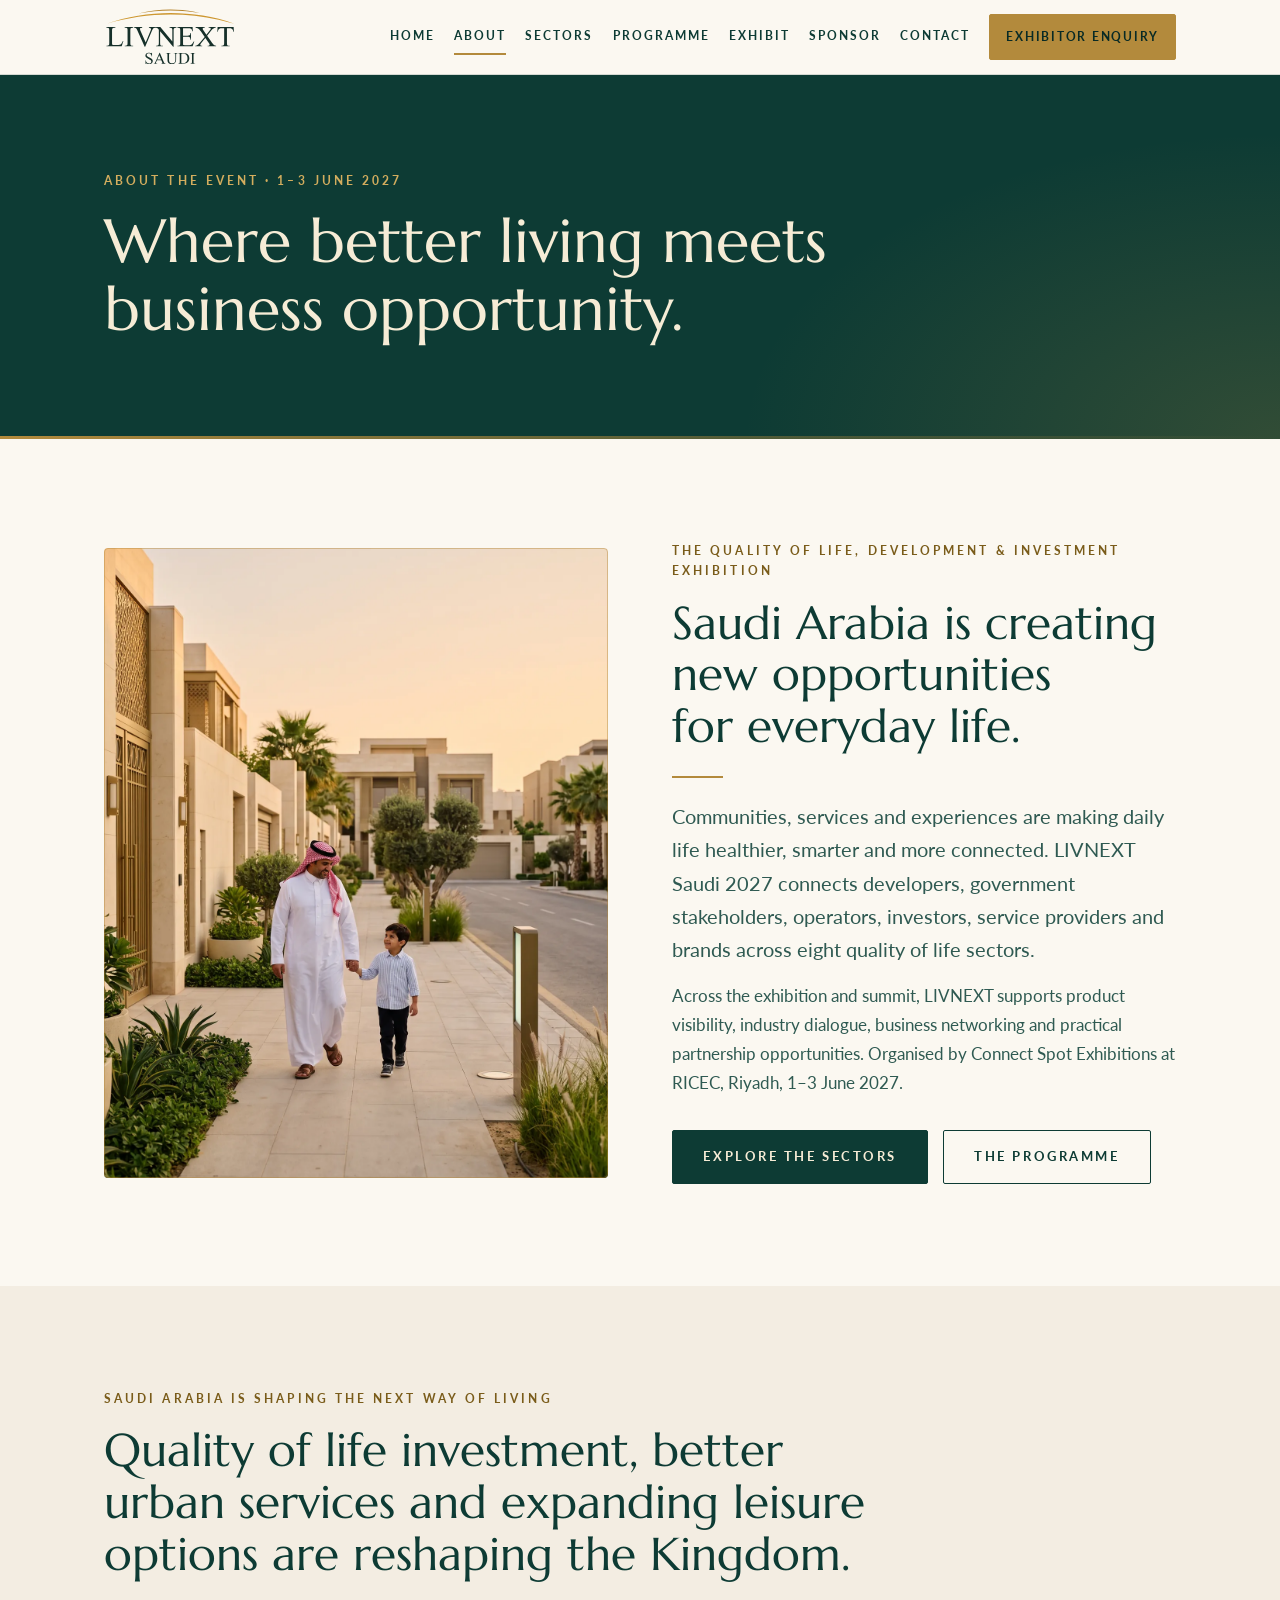
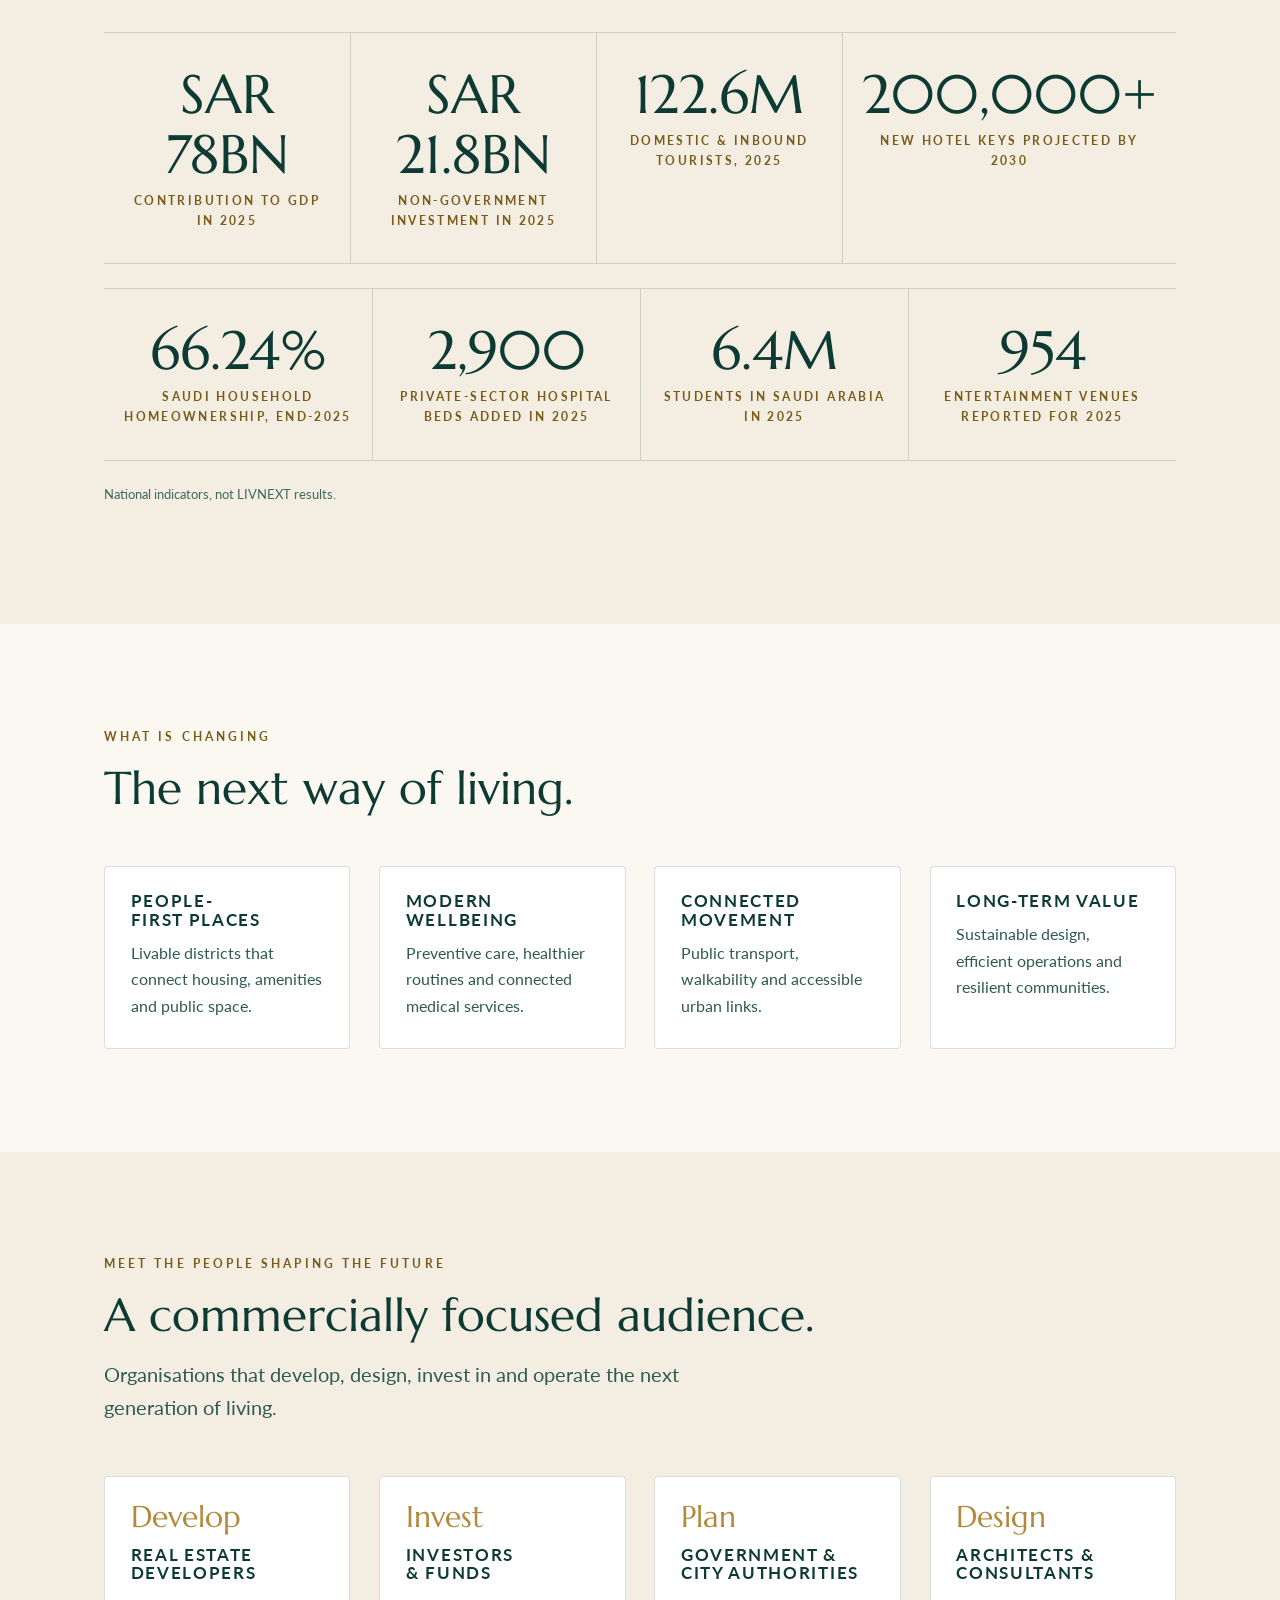
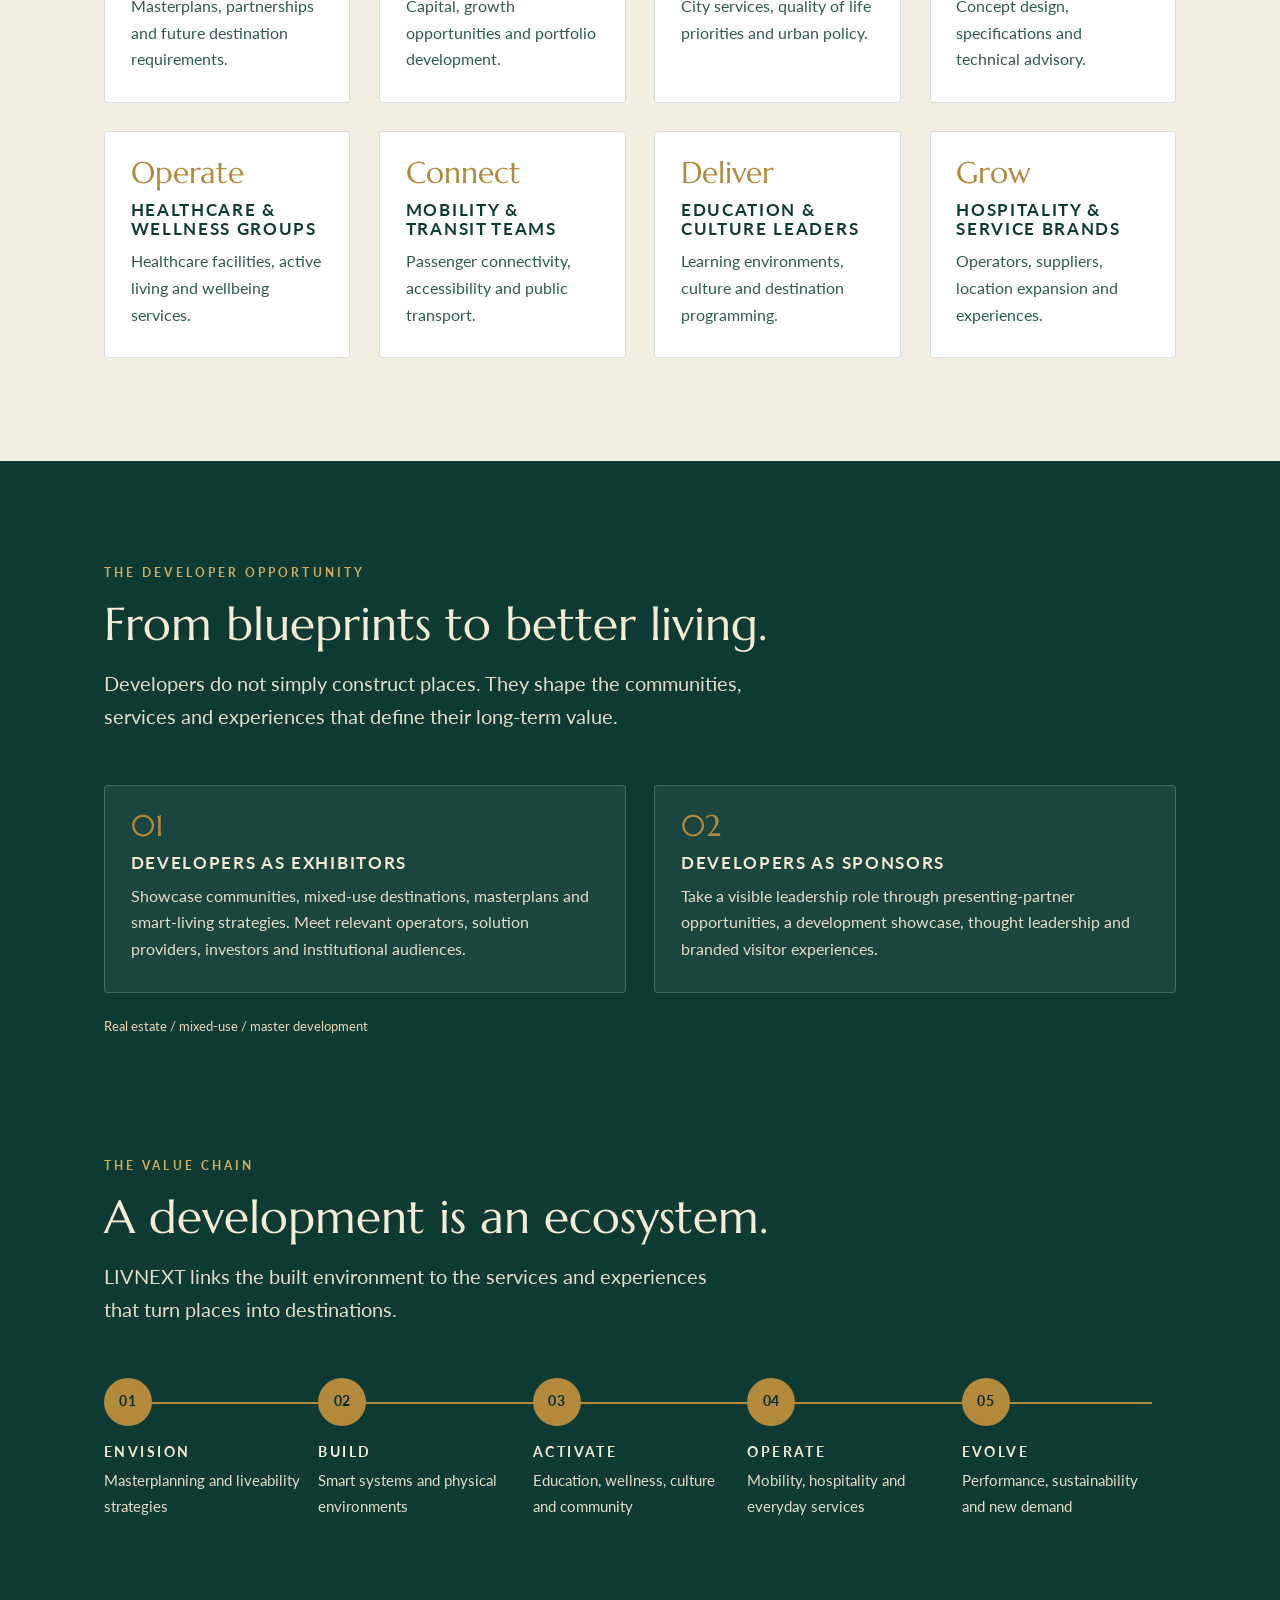
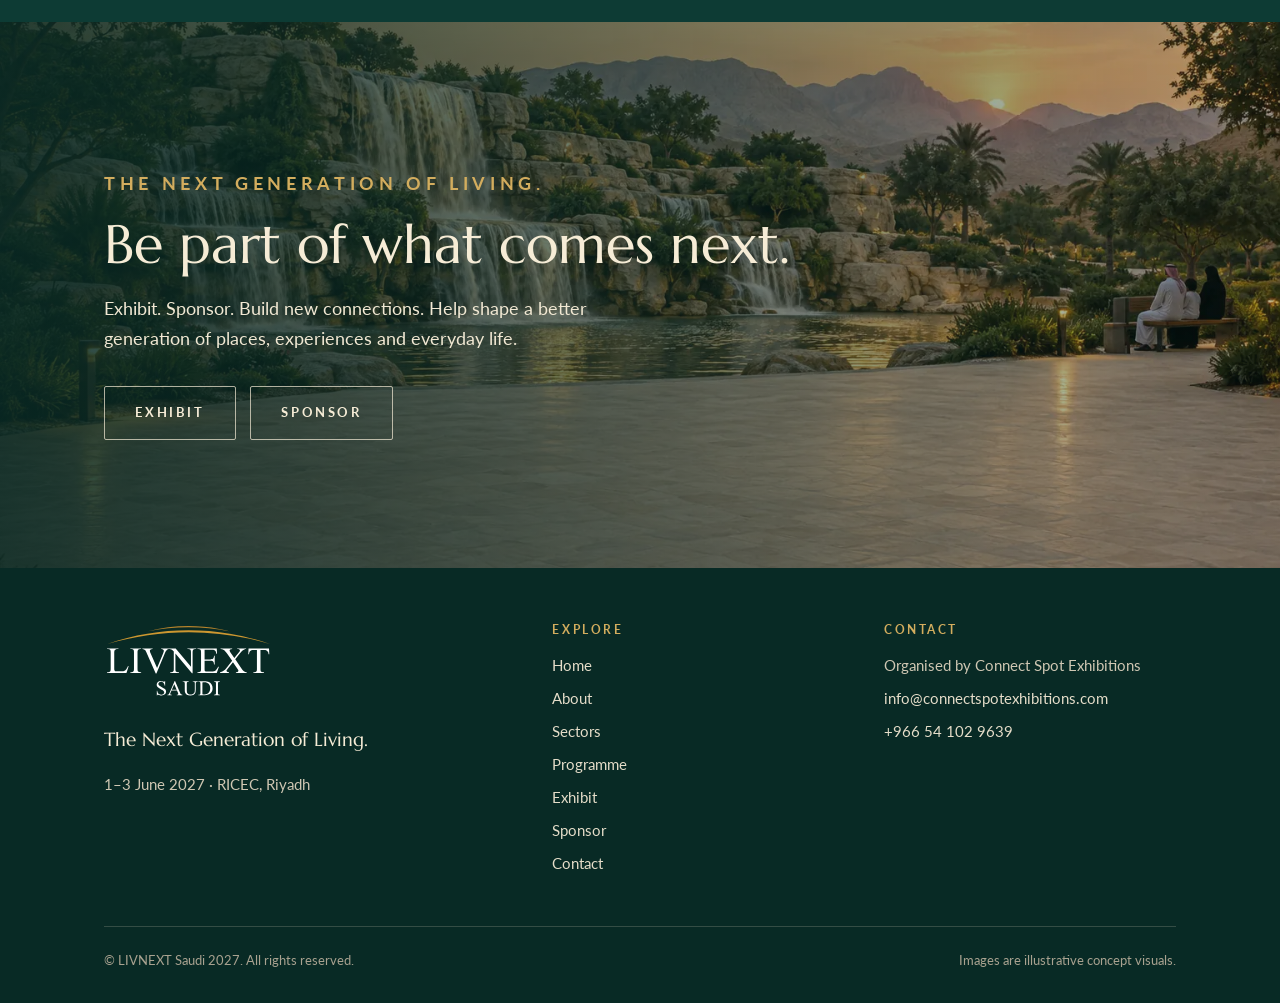
==== commit ebabc39e: "Remove evautoshowonline link from footers Co-Authored-By: Claude Sonnet 5.5 <noreply@anthropic.com> " ====
--- a/about.html
+++ b/about.html
@@ -143,7 +143,6 @@
         <li>Organised by Connect Spot Exhibitions</li>
         <li><a href="mailto:info@connectspotexhibitions.com">info@connectspotexhibitions.com</a></li>
         <li><a href="tel:+966541029639">+966 54 102 9639</a></li>
-        <li><a href="https://www.evautoshowonline.com" rel="noopener">www.evautoshowonline.com</a></li>
         </ul></div>
     </div>
     <div class="legal"><span>&copy; LIVNEXT Saudi 2027. All rights reserved.</span><span>Images are illustrative concept visuals.</span></div>
